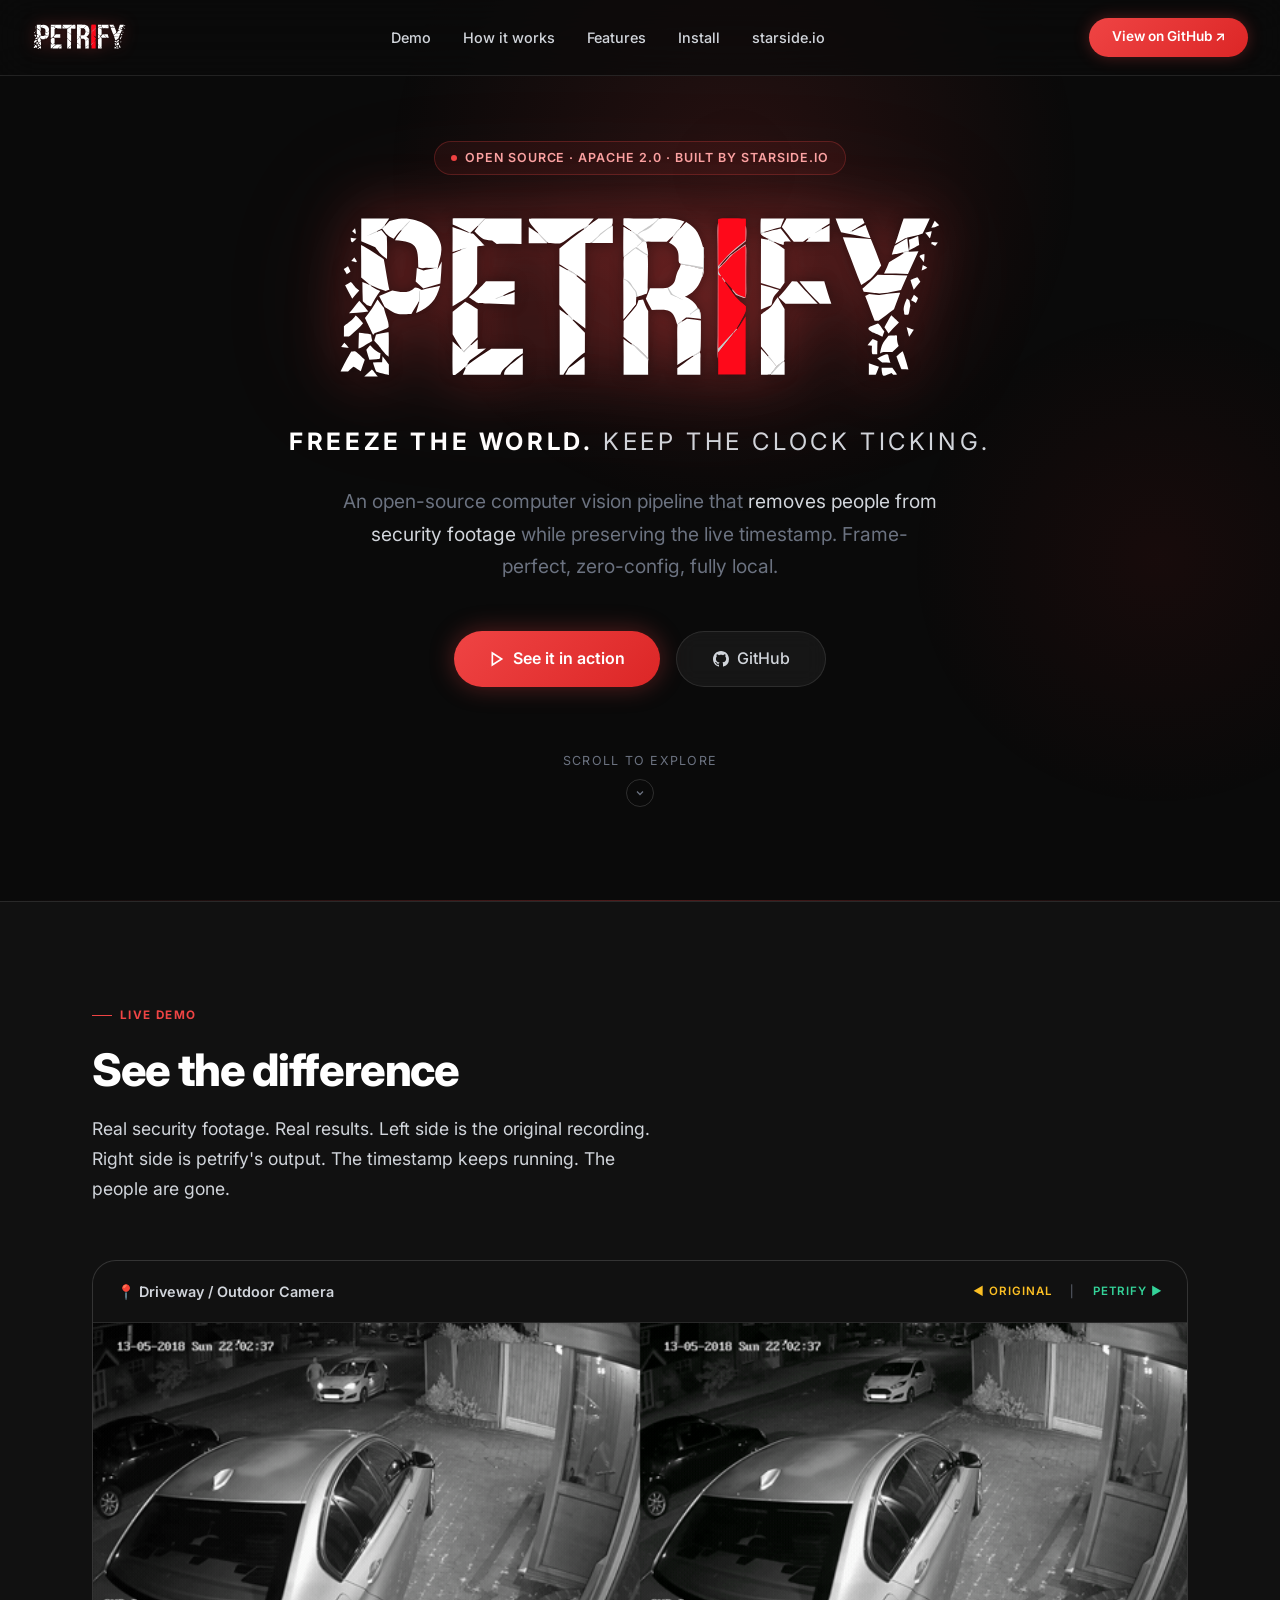
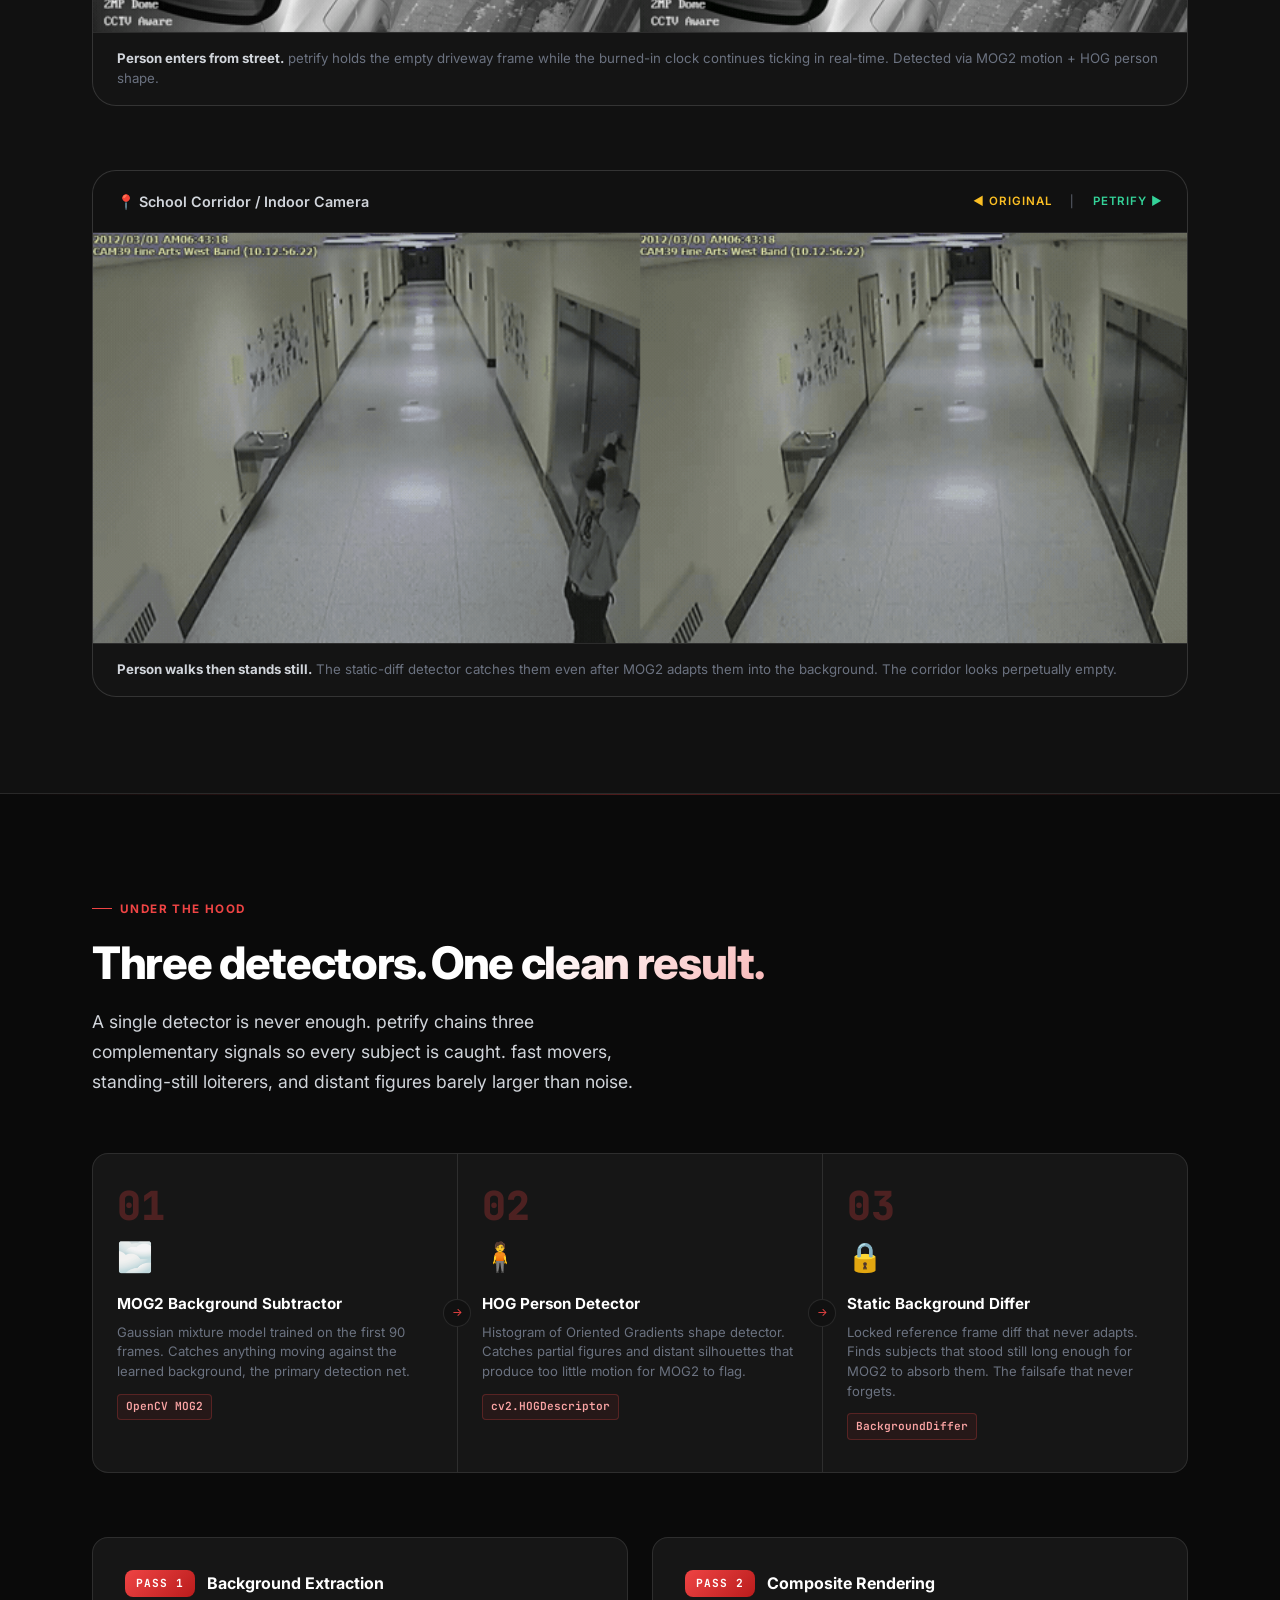
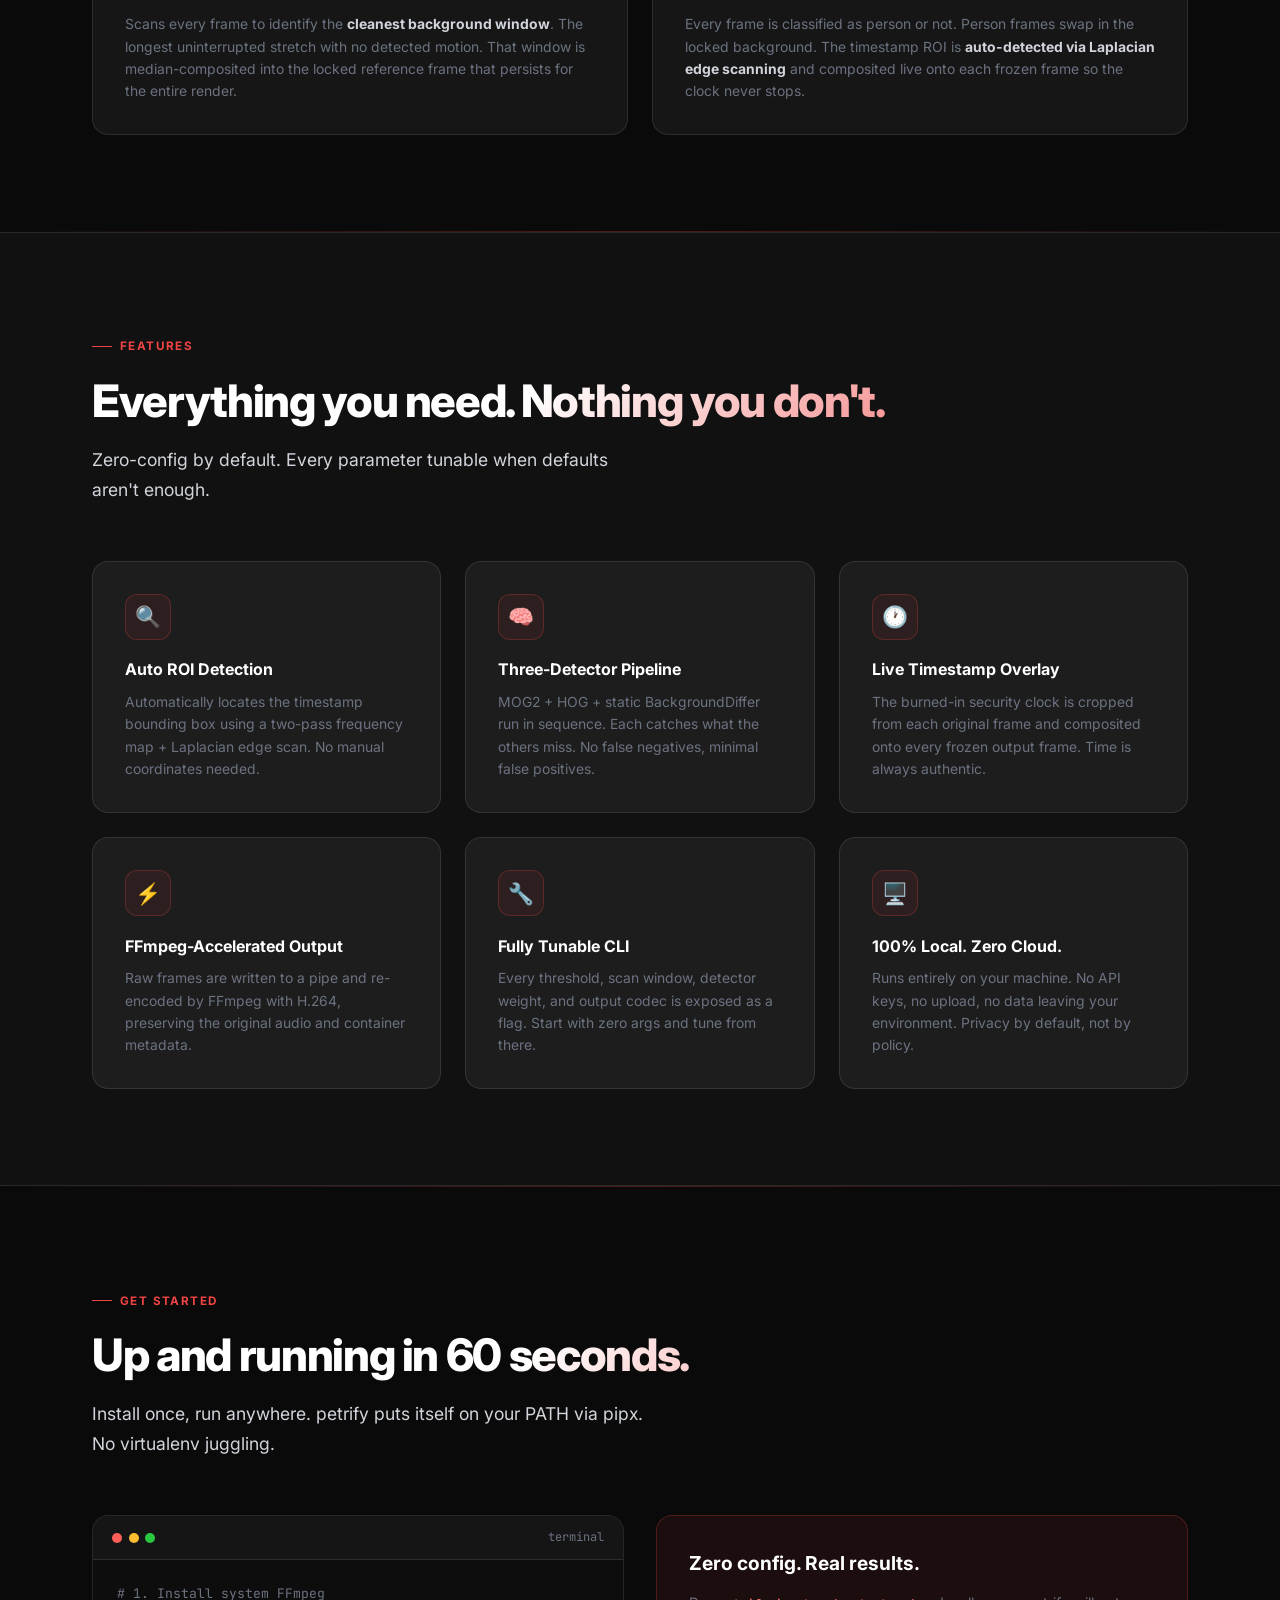
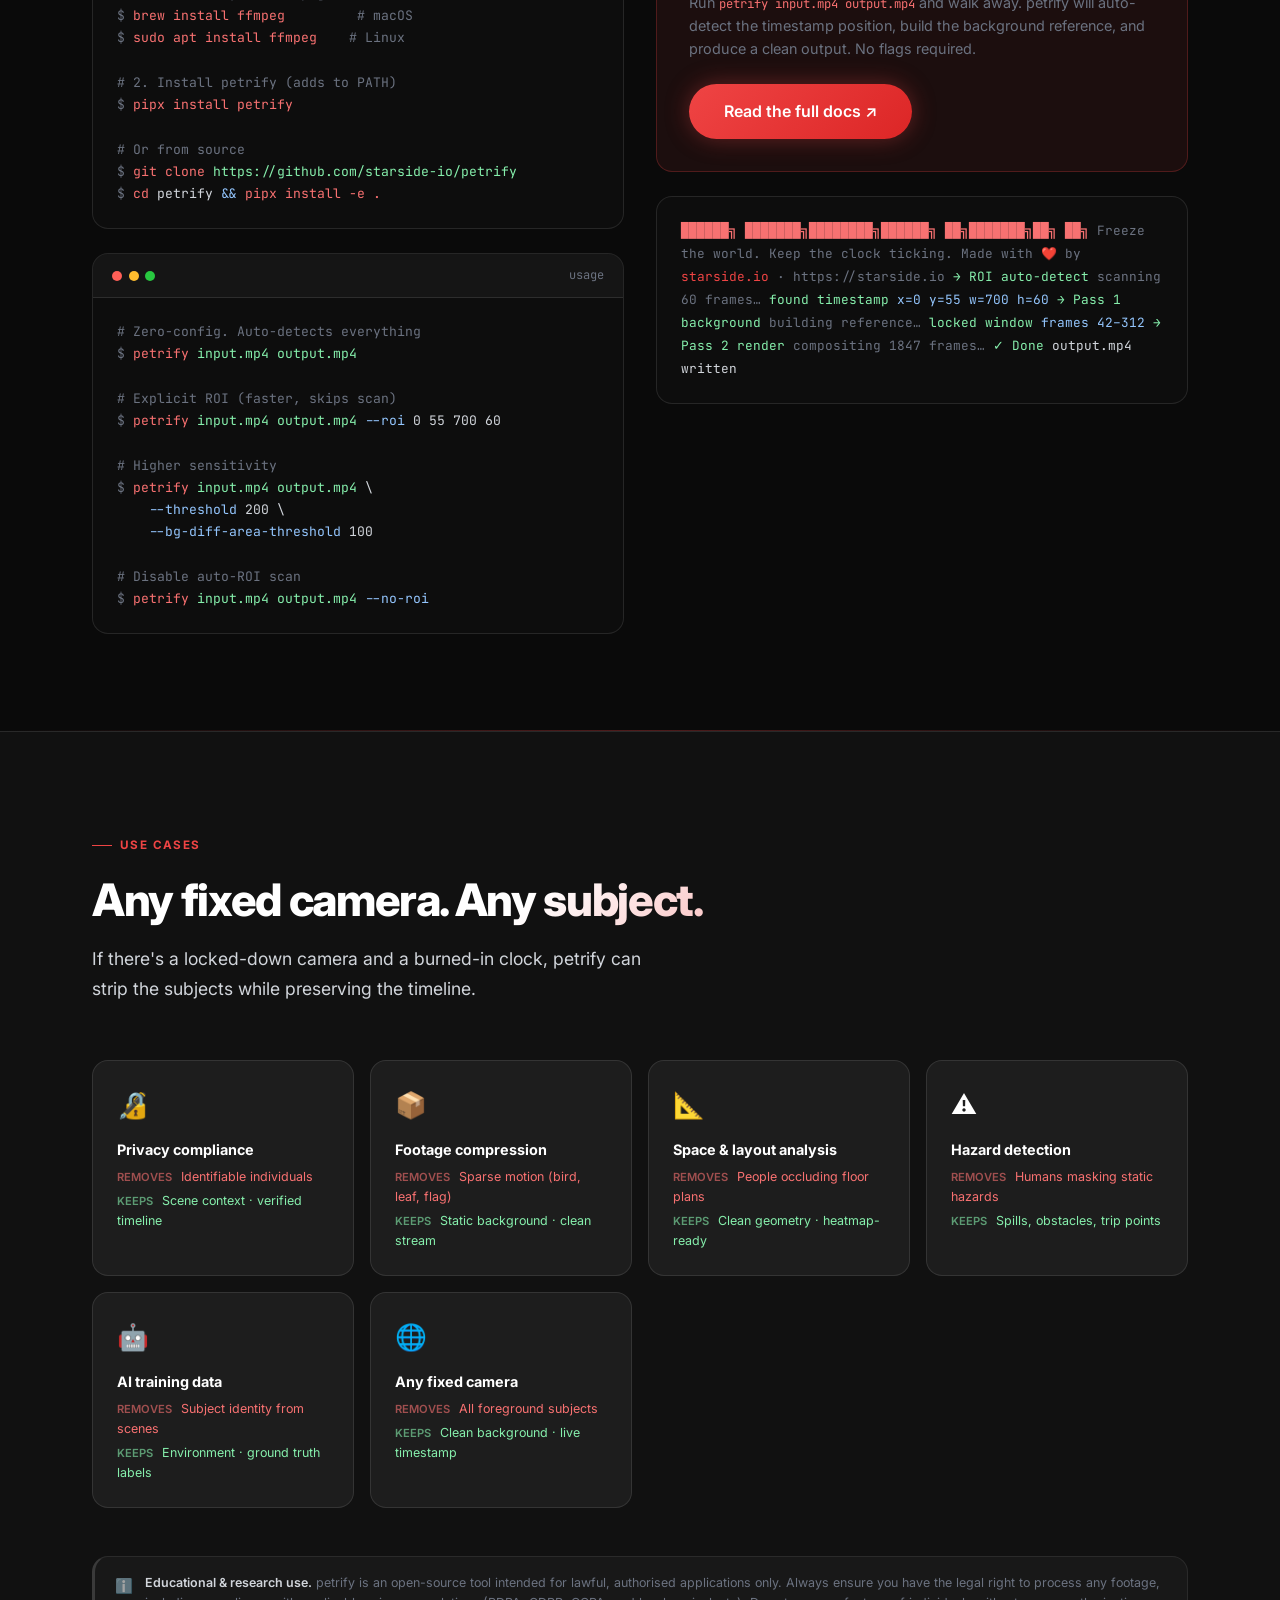
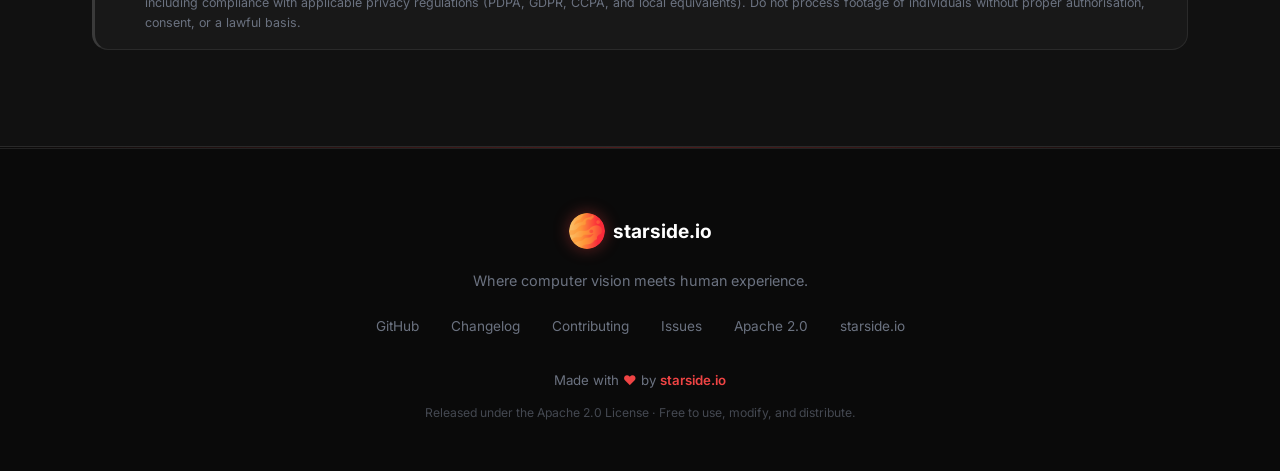
==== docs/index.html @ 2429b971 ":tada: init(repo): base repo" ====
<!DOCTYPE html>
<html lang="en">
<head>
  <meta charset="UTF-8" />
  <meta name="viewport" content="width=device-width, initial-scale=1.0" />
  <title>petrify. Freeze the world. Keep the clock ticking.</title>
  <meta name="description" content="petrify removes people from security footage while preserving the live timestamp. Built by starside.io." />
  <meta property="og:title" content="petrify. Freeze the world. Keep the clock ticking." />
  <meta property="og:description" content="Open-source computer vision pipeline that removes people from security footage while preserving the live timestamp." />
  <meta property="og:image" content="demo_camera1.gif" />
  <link rel="icon" type="image/png" href="starside.png" />
  <link rel="preconnect" href="https://fonts.googleapis.com" />
  <link href="https://fonts.googleapis.com/css2?family=Inter:wght@300;400;500;600;700;800;900&family=JetBrains+Mono:wght@400;600&display=swap" rel="stylesheet" />

  <style>
    /* ── Reset & Base ── */
    *, *::before, *::after { box-sizing: border-box; margin: 0; padding: 0; }

    :root {
      --red:        #ef4444;
      --red-dark:   #dc2626;
      --red-deep:   #b91c1c;
      --bg:         #0a0a0a;
      --bg2:        #111111;
      --bg3:        #181818;
      --white:      #ffffff;
      --gray:       #d1d5db;
      --gray-dim:   #6b7280;
      --glass:      rgba(255,255,255,0.05);
      --glass-border: rgba(255,255,255,0.10);
      --red-glass:  rgba(239,68,68,0.08);
      --red-border: rgba(239,68,68,0.25);
      --radius:     16px;
      --radius-lg:  24px;
      --max-w:      1160px;
    }

    html { scroll-behavior: smooth; }

    body {
      font-family: 'Inter', -apple-system, BlinkMacSystemFont, sans-serif;
      background: var(--bg);
      color: var(--white);
      line-height: 1.6;
      overflow-x: hidden;
    }

    /* ── Stars ── */
    .stars {
      position: fixed; inset: 0; pointer-events: none; z-index: 0;
      overflow: hidden;
    }
    .star {
      position: absolute;
      border-radius: 50%;
      background: white;
      animation: twinkle var(--d, 3s) ease-in-out infinite;
      animation-delay: var(--delay, 0s);
      opacity: 0;
    }
    @keyframes twinkle {
      0%, 100% { opacity: 0; transform: scale(1); }
      50%       { opacity: var(--max-op, 0.7); transform: scale(1.3); }
    }

    /* ── Ambient background glow ── */
    .ambient {
      position: fixed; inset: 0; pointer-events: none; z-index: 0;
    }
    .ambient::before {
      content: '';
      position: absolute;
      top: -20%; left: 30%;
      width: 700px; height: 700px;
      background: radial-gradient(circle, rgba(239,68,68,0.12) 0%, transparent 70%);
      animation: drift 20s ease-in-out infinite alternate;
    }
    .ambient::after {
      content: '';
      position: absolute;
      bottom: 10%; right: -10%;
      width: 500px; height: 500px;
      background: radial-gradient(circle, rgba(185,28,28,0.08) 0%, transparent 70%);
      animation: drift 16s ease-in-out infinite alternate-reverse;
    }
    @keyframes drift {
      from { transform: translate(0,0) scale(1); }
      to   { transform: translate(-60px, 40px) scale(1.15); }
    }

    /* ── Layout ── */
    .container { max-width: var(--max-w); margin: 0 auto; padding: 0 2rem; position: relative; z-index: 1; }

    /* ── NAV ── */
    nav {
      position: fixed; top: 0; left: 0; right: 0; z-index: 100;
      padding: 1.1rem 2rem;
      display: flex; align-items: center; justify-content: space-between;
      background: rgba(10,10,10,0.7);
      backdrop-filter: blur(20px);
      border-bottom: 1px solid var(--glass-border);
      transition: background 0.3s;
    }
    .nav-logo {
      display: flex; align-items: center; gap: 0.65rem;
      text-decoration: none; color: var(--white);
    }
    .nav-logo-icon { display: none; }
    .nav-logo-svg {
      height: 28px; width: auto;
      filter: drop-shadow(0 0 8px rgba(239,68,68,0.35));
      flex-shrink: 0;
    }
    .nav-logo-text { display: none; }
    .nav-links { display: flex; align-items: center; gap: 2rem; }
    .nav-links a {
      color: var(--gray); text-decoration: none; font-size: 0.9rem; font-weight: 500;
      transition: color 0.2s;
    }
    .nav-links a:hover { color: var(--white); }
    .nav-cta {
      background: linear-gradient(135deg, var(--red), var(--red-dark));
      color: white; text-decoration: none;
      padding: 0.55rem 1.4rem; border-radius: 50px;
      font-size: 0.85rem; font-weight: 600;
      transition: transform 0.2s, box-shadow 0.2s;
      box-shadow: 0 0 16px rgba(239,68,68,0.3);
      white-space: nowrap; flex-shrink: 0;
    }
    .nav-cta:hover { transform: translateY(-2px); box-shadow: 0 4px 24px rgba(239,68,68,0.45); }
    .nav-cta-short { display: none; }  /* mobile short label */

    /* ── HERO ── */
    #hero {
      min-height: 100vh;
      display: flex; flex-direction: column; align-items: center; justify-content: center;
      text-align: center;
      padding: 8rem 2rem 5rem;
      position: relative;
    }

    .hero-eyebrow {
      display: inline-flex; align-items: center; gap: 0.5rem;
      background: var(--red-glass);
      border: 1px solid var(--red-border);
      border-radius: 50px;
      padding: 0.4rem 1rem;
      font-size: 0.78rem; font-weight: 600; letter-spacing: 0.08em; text-transform: uppercase;
      color: #fca5a5;
      margin-bottom: 2rem;
    }
    .hero-eyebrow-dot {
      width: 6px; height: 6px; border-radius: 50%; background: var(--red);
      animation: pulse-dot 2s ease-in-out infinite;
    }
    @keyframes pulse-dot {
      0%,100% { box-shadow: 0 0 0 0 rgba(239,68,68,0.6); }
      50%      { box-shadow: 0 0 0 5px rgba(239,68,68,0); }
    }

    .hero-logo {
      width: clamp(260px, 55vw, 620px);
      height: auto;
      margin-bottom: 2rem;
      filter: drop-shadow(0 0 30px rgba(239,68,68,0.45)) drop-shadow(0 0 60px rgba(239,68,68,0.15));
      animation: glow-logo 3s ease-in-out infinite;
    }
    @keyframes glow-logo {
      0%,100% { filter: drop-shadow(0 0 20px rgba(239,68,68,0.35)) drop-shadow(0 0 50px rgba(239,68,68,0.1)); }
      50%      { filter: drop-shadow(0 0 40px rgba(239,68,68,0.6)) drop-shadow(0 0 80px rgba(239,68,68,0.25)); }
    }

    .hero-tagline {
      font-size: clamp(1.1rem, 2.5vw, 1.5rem);
      font-weight: 400; color: var(--gray);
      letter-spacing: 0.15em; text-transform: uppercase;
      margin-bottom: 1.5rem;
    }
    .hero-tagline strong { color: var(--white); font-weight: 700; }

    .hero-sub {
      max-width: 600px;
      font-size: clamp(1rem, 2vw, 1.2rem);
      color: var(--gray-dim);
      line-height: 1.7;
      margin-bottom: 3rem;
    }
    .hero-sub em { color: var(--gray); font-style: normal; }

    .hero-actions { display: flex; gap: 1rem; flex-wrap: wrap; justify-content: center; margin-bottom: 4rem; }

    .btn-primary {
      display: inline-flex; align-items: center; gap: 0.5rem;
      background: linear-gradient(135deg, var(--red), var(--red-dark));
      color: white; text-decoration: none;
      padding: 0.9rem 2.2rem; border-radius: 50px;
      font-size: 1rem; font-weight: 600;
      box-shadow: 0 0 24px rgba(239,68,68,0.35);
      transition: transform 0.2s, box-shadow 0.2s;
      position: relative; overflow: hidden;
    }
    .btn-primary::after {
      content: '';
      position: absolute; inset: 0;
      background: linear-gradient(45deg, transparent 40%, rgba(255,255,255,0.15) 50%, transparent 60%);
      transform: translateX(-100%);
      transition: transform 0s;
    }
    .btn-primary:hover::after { transform: translateX(200%); transition: transform 0.5s ease; }
    .btn-primary:hover { transform: translateY(-3px); box-shadow: 0 8px 32px rgba(239,68,68,0.5); }

    .btn-ghost {
      display: inline-flex; align-items: center; gap: 0.5rem;
      background: var(--glass);
      border: 1px solid var(--glass-border);
      color: var(--gray); text-decoration: none;
      padding: 0.9rem 2.2rem; border-radius: 50px;
      font-size: 1rem; font-weight: 500;
      backdrop-filter: blur(10px);
      transition: all 0.2s;
    }
    .btn-ghost:hover { background: rgba(255,255,255,0.1); color: var(--white); transform: translateY(-3px); }

    /* scroll indicator */
    .scroll-hint {
      display: flex; flex-direction: column; align-items: center; gap: 0.5rem;
      color: var(--gray-dim); font-size: 0.78rem; letter-spacing: 0.1em; text-transform: uppercase;
    }
    .scroll-arrow {
      width: 28px; height: 28px; border-radius: 50%;
      border: 1px solid rgba(255,255,255,0.15);
      display: flex; align-items: center; justify-content: center;
      animation: bounce 2s ease-in-out infinite;
    }
    .scroll-arrow svg { width: 12px; height: 12px; stroke: var(--gray-dim); }
    @keyframes bounce {
      0%,100% { transform: translateY(0); }
      50%      { transform: translateY(6px); }
    }

    /* ── SECTION COMMON ── */
    section { padding: 6rem 0; position: relative; z-index: 1; }
    .section-label {
      display: inline-flex; align-items: center; gap: 0.5rem;
      font-size: 0.73rem; font-weight: 700; letter-spacing: 0.12em; text-transform: uppercase;
      color: var(--red); margin-bottom: 1.2rem;
    }
    .section-label::before {
      content: ''; display: block; width: 20px; height: 1px; background: var(--red);
    }
    h2 {
      font-size: clamp(1.8rem, 3.5vw, 2.8rem);
      font-weight: 800; letter-spacing: -0.03em; line-height: 1.2;
      margin-bottom: 1rem;
    }
    .gradient-text {
      background: linear-gradient(135deg, #fff 40%, var(--red) 100%);
      -webkit-background-clip: text; -webkit-text-fill-color: transparent;
      background-clip: text;
    }
    .section-intro {
      font-size: 1.1rem; color: var(--gray); max-width: 560px; line-height: 1.7;
      margin-bottom: 3.5rem;
    }

    /* ── DEMO section ── */
    #demo { background: var(--bg2); border-top: 1px solid var(--glass-border); border-bottom: 1px solid var(--glass-border); }

    .demo-grid { display: flex; flex-direction: column; gap: 4rem; }

    .demo-card {
      background: var(--glass);
      border: 1px solid var(--glass-border);
      border-radius: var(--radius-lg);
      overflow: hidden;
      position: relative;
      transition: transform 0.3s, box-shadow 0.3s;
    }
    .demo-card:hover {
      transform: translateY(-4px);
      box-shadow: 0 20px 60px rgba(0,0,0,0.5), 0 0 40px rgba(239,68,68,0.1);
    }
    .demo-card-header {
      display: flex; align-items: center; justify-content: space-between;
      padding: 1.2rem 1.5rem;
      background: rgba(0,0,0,0.4);
      border-bottom: 1px solid var(--glass-border);
    }
    .demo-card-title { font-weight: 600; font-size: 0.9rem; color: var(--gray); }
    .demo-labels {
      display: flex; gap: 1rem; font-size: 0.72rem; font-weight: 600;
      letter-spacing: 0.08em; text-transform: uppercase; color: var(--gray-dim);
    }
    .demo-labels .orig { color: #fbbf24; }
    .demo-labels .proc { color: #34d399; }
    .demo-separator { color: var(--gray-dim); }

    .demo-card-body { padding: 0; position: relative; }
    .demo-card-body img {
      width: 100%; display: block;
      image-rendering: auto;
    }
    .demo-card-footer {
      padding: 1rem 1.5rem;
      background: rgba(0,0,0,0.3);
      border-top: 1px solid var(--glass-border);
      font-size: 0.83rem; color: var(--gray-dim); line-height: 1.5;
    }
    .demo-card-footer strong { color: var(--gray); }

    .demo-divider {
      position: absolute; top: 0; bottom: 0;
      left: 50%; width: 1px;
      background: rgba(239,68,68,0.5);
      pointer-events: none; z-index: 2;
    }
    .demo-divider::before {
      content: '│';
      position: absolute; top: 50%; left: 50%;
      transform: translate(-50%, -50%);
      color: var(--red); font-size: 0;
    }

    /* ── HOW IT WORKS ── */
    #how { }

    .pipeline {
      display: flex; align-items: stretch; gap: 0;
      margin-bottom: 4rem;
      position: relative;
    }
    .pipeline-step {
      flex: 1;
      background: var(--glass);
      border: 1px solid var(--glass-border);
      border-radius: var(--radius);
      padding: 2rem 1.5rem;
      position: relative;
      transition: all 0.3s;
      cursor: default;
    }
    .pipeline-step:not(:last-child) {
      border-right: none;
      border-radius: var(--radius) 0 0 var(--radius);
    }
    .pipeline-step:not(:first-child):not(:last-child) {
      border-radius: 0;
    }
    .pipeline-step:last-child {
      border-radius: 0 var(--radius) var(--radius) 0;
    }
    .pipeline-step:hover {
      background: var(--red-glass);
      border-color: var(--red-border);
      z-index: 2;
    }
    .pipeline-arrow {
      position: absolute; right: -14px; top: 50%; transform: translateY(-50%);
      z-index: 3;
      width: 28px; height: 28px; border-radius: 50%;
      background: var(--bg2);
      border: 1px solid var(--glass-border);
      display: flex; align-items: center; justify-content: center;
      font-size: 0.7rem; color: var(--red);
    }
    .pipeline-num {
      font-size: 2.5rem; font-weight: 900; color: var(--red);
      font-family: 'JetBrains Mono', monospace;
      opacity: 0.25; line-height: 1; margin-bottom: 0.5rem;
    }
    .pipeline-icon { font-size: 1.8rem; margin-bottom: 0.75rem; }
    .pipeline-name { font-weight: 700; font-size: 0.95rem; margin-bottom: 0.4rem; }
    .pipeline-desc { font-size: 0.82rem; color: var(--gray-dim); line-height: 1.5; }
    .pipeline-tag {
      display: inline-block; margin-top: 0.75rem;
      background: var(--red-glass);
      border: 1px solid var(--red-border);
      border-radius: 4px;
      padding: 0.2rem 0.5rem;
      font-size: 0.7rem; font-weight: 600; color: #fca5a5;
      font-family: 'JetBrains Mono', monospace;
    }

    .passes-grid { display: grid; grid-template-columns: 1fr 1fr; gap: 1.5rem; }
    .pass-card {
      background: var(--glass);
      border: 1px solid var(--glass-border);
      border-radius: var(--radius);
      padding: 2rem;
      transition: all 0.3s;
    }
    .pass-card:hover { background: var(--red-glass); border-color: var(--red-border); transform: translateY(-4px); }
    .pass-card-header {
      display: flex; align-items: center; gap: 0.75rem; margin-bottom: 1rem;
    }
    .pass-badge {
      background: linear-gradient(135deg, var(--red), var(--red-deep));
      color: white; border-radius: 8px;
      padding: 0.3rem 0.7rem;
      font-size: 0.7rem; font-weight: 700; letter-spacing: 0.08em; text-transform: uppercase;
      font-family: 'JetBrains Mono', monospace;
    }
    .pass-name { font-weight: 700; font-size: 1rem; }
    .pass-desc { font-size: 0.87rem; color: var(--gray-dim); line-height: 1.6; }
    .pass-desc strong { color: var(--gray); }

    /* ── FEATURES ── */
    #features { background: var(--bg2); border-top: 1px solid var(--glass-border); border-bottom: 1px solid var(--glass-border); }

    .features-grid {
      display: grid; grid-template-columns: repeat(auto-fit, minmax(300px, 1fr));
      gap: 1.5rem;
    }
    .feature-card {
      background: var(--glass);
      border: 1px solid var(--glass-border);
      border-radius: var(--radius);
      padding: 2rem;
      transition: all 0.3s;
    }
    .feature-card:hover {
      background: var(--red-glass);
      border-color: var(--red-border);
      transform: translateY(-6px);
      box-shadow: 0 16px 40px rgba(0,0,0,0.4);
    }
    .feature-icon {
      width: 46px; height: 46px; border-radius: 12px;
      background: var(--red-glass);
      border: 1px solid var(--red-border);
      display: flex; align-items: center; justify-content: center;
      font-size: 1.3rem; margin-bottom: 1.1rem;
    }
    .feature-title { font-weight: 700; font-size: 1rem; margin-bottom: 0.5rem; }
    .feature-desc { font-size: 0.87rem; color: var(--gray-dim); line-height: 1.6; }

    /* ── INSTALL ── */
    #install { }

    .install-grid { display: grid; grid-template-columns: 1fr 1fr; gap: 2rem; align-items: start; min-width: 0; }
    /* grid children must opt in to shrinking below content size */
    .install-grid > * { min-width: 0; overflow: hidden; }
    .code-block {
      background: #0d0d0d;
      border: 1px solid var(--glass-border);
      border-radius: var(--radius);
      overflow: hidden;
      min-width: 0;
    }
    .code-block-header {
      display: flex; align-items: center; justify-content: space-between;
      padding: 0.75rem 1.2rem;
      background: rgba(255,255,255,0.03);
      border-bottom: 1px solid var(--glass-border);
    }
    .code-dots { display: flex; gap: 0.4rem; }
    .code-dot { width: 10px; height: 10px; border-radius: 50%; }
    .code-dot.r { background: #ff5f57; }
    .code-dot.y { background: #febc2e; }
    .code-dot.g { background: #28c840; }
    .code-file { font-size: 0.75rem; color: var(--gray-dim); font-family: 'JetBrains Mono', monospace; }
    .code-block pre {
      padding: 1.4rem 1.5rem;
      overflow-x: auto;
      font-family: 'JetBrains Mono', monospace;
      font-size: 0.82rem;
      line-height: 1.7;
      color: var(--gray);
      /* force pre to scroll rather than expand its parent */
      max-width: 100%;
      box-sizing: border-box;
    }

    .cli-demo { overflow-x: auto; max-width: 100%; }
    .c-comment { color: var(--gray-dim); }
    .c-cmd     { color: #f87171; }
    .c-flag    { color: #93c5fd; }
    .c-val     { color: #86efac; }
    .c-prompt  { color: var(--gray-dim); user-select: none; }

    .install-cta-box {
      background: var(--red-glass);
      border: 1px solid var(--red-border);
      border-radius: var(--radius);
      padding: 2rem;
    }
    .install-cta-box h3 { font-size: 1.2rem; font-weight: 700; margin-bottom: 0.75rem; }
    .install-cta-box p { font-size: 0.9rem; color: var(--gray-dim); line-height: 1.6; margin-bottom: 1.5rem; }

    .cli-demo {
      background: #0d0d0d;
      border: 1px solid var(--glass-border);
      border-radius: var(--radius);
      padding: 1.4rem 1.5rem;
      font-family: 'JetBrains Mono', monospace;
      font-size: 0.8rem;
      line-height: 1.8;
      color: var(--gray);
      margin-top: 1.5rem;
    }

    /* ── USE CASES ── */
    #usecases { background: var(--bg2); border-top: 1px solid var(--glass-border); border-bottom: 1px solid var(--glass-border); }

    .disclaimer {
      display: flex; align-items: flex-start; gap: 0.75rem;
      background: rgba(255,255,255,0.03);
      border: 1px solid rgba(255,255,255,0.08);
      border-left: 3px solid rgba(255,255,255,0.15);
      border-radius: var(--radius);
      padding: 1rem 1.25rem;
      margin-top: 3rem;
      font-size: 0.78rem; color: var(--gray-dim); line-height: 1.6;
    }
    .disclaimer-icon { font-size: 0.9rem; flex-shrink: 0; margin-top: 0.05rem; opacity: 0.6; }
    .disclaimer a { color: var(--gray-dim); text-decoration: underline; text-underline-offset: 2px; }
    .disclaimer a:hover { color: var(--gray); }

    .usecases-grid { display: grid; grid-template-columns: repeat(auto-fit, minmax(220px, 1fr)); gap: 1rem; }
    .usecase-card {
      background: var(--glass);
      border: 1px solid var(--glass-border);
      border-radius: var(--radius);
      padding: 1.5rem;
      transition: all 0.3s;
    }
    .usecase-card:hover {
      border-color: var(--red-border);
      background: var(--red-glass);
      transform: translateY(-4px);
    }
    .usecase-emoji { font-size: 1.6rem; margin-bottom: 0.75rem; }
    .usecase-title { font-weight: 700; font-size: 0.9rem; margin-bottom: 0.4rem; }
    .usecase-removes { font-size: 0.78rem; color: #f87171; margin-bottom: 0.25rem; }
    .usecase-keeps { font-size: 0.78rem; color: #86efac; }
    .usecase-label { display: inline-block; margin-right: 0.3rem; opacity: 0.6; font-size: 0.7rem; text-transform: uppercase; font-weight: 600; }

    /* ── FOOTER ── */
    footer {
      padding: 4rem 2rem 3rem;
      text-align: center;
      border-top: 1px solid var(--glass-border);
      position: relative; z-index: 1;
    }
    .footer-logo {
      display: inline-flex; align-items: center; gap: 0.5rem;
      text-decoration: none; color: var(--white);
      margin-bottom: 1.25rem;
    }
    .footer-logo-icon {
      width: 36px; height: 36px; border-radius: 50%;
      box-shadow: 0 0 16px rgba(239,68,68,0.4);
      overflow: hidden; flex-shrink: 0;
    }
    .footer-logo-icon img { width: 100%; height: 100%; object-fit: cover; display: block; }
    .footer-logo-text { font-weight: 700; font-size: 1.2rem; }
    .footer-tagline { font-size: 0.9rem; color: var(--gray-dim); margin-bottom: 1.5rem; }
    .footer-links { display: flex; gap: 2rem; justify-content: center; margin-bottom: 2rem; flex-wrap: wrap; }
    .footer-links a { color: var(--gray-dim); text-decoration: none; font-size: 0.85rem; transition: color 0.2s; }
    .footer-links a:hover { color: var(--red); }
    .footer-love {
      font-size: 0.83rem; color: var(--gray-dim);
    }
    .footer-love a { color: var(--red); text-decoration: none; font-weight: 600; }
    .footer-love a:hover { text-decoration: underline; }
    .footer-love .heart { color: var(--red); animation: heartbeat 1.5s ease-in-out infinite; display: inline-block; }
    @keyframes heartbeat {
      0%,100% { transform: scale(1); }
      14%      { transform: scale(1.25); }
      28%      { transform: scale(1); }
      42%      { transform: scale(1.15); }
    }
    .footer-apache { margin-top: 0.75rem; font-size: 0.76rem; color: var(--gray-dim); opacity: 0.6; }

    /* ── Divider ── */
    .divider {
      height: 1px;
      background: linear-gradient(90deg, transparent, rgba(239,68,68,0.3), transparent);
      margin: 0;
    }

    /* ── Scroll animations ── */
    .reveal {
      opacity: 0; transform: translateY(30px);
      transition: opacity 0.7s ease, transform 0.7s ease;
    }
    .reveal.visible { opacity: 1; transform: translateY(0); }
    .reveal-delay-1 { transition-delay: 0.1s; }
    .reveal-delay-2 { transition-delay: 0.2s; }
    .reveal-delay-3 { transition-delay: 0.3s; }
    .reveal-delay-4 { transition-delay: 0.4s; }

    /* ── Responsive ── */
    @media (max-width: 768px) {
      /* Nav: hide links, show short GitHub label */
      nav { padding: 0.85rem 1rem; gap: 0.5rem; }
      .nav-links { display: none; }
      .nav-cta { padding: 0.45rem 1rem; font-size: 0.8rem; }
      .nav-cta-full { display: none; }
      .nav-cta-short { display: inline; }

      /* Containers */
      .container { padding: 0 1rem; }

      /* Hero */
      #hero { padding: 6rem 1rem 3rem; }
      .hero-sub { font-size: 0.95rem; }
      .hero-actions { gap: 0.75rem; }
      .btn-primary, .btn-ghost { padding: 0.75rem 1.5rem; font-size: 0.9rem; }

      /* Sections */
      section { padding: 3.5rem 0; }

      /* Demo card header: stack on mobile */
      .demo-card-header { flex-direction: column; align-items: flex-start; gap: 0.5rem; }

      /* Pipeline: vertical stack with full borders */
      .pipeline { flex-direction: column; gap: 1rem; }
      .pipeline-step {
        border-radius: var(--radius) !important;
        border: 1px solid var(--glass-border) !important;
      }
      .pipeline-arrow { display: none; }

      /* Grids: single column */
      .passes-grid { grid-template-columns: 1fr; gap: 1rem; }
      .features-grid { grid-template-columns: 1fr; gap: 1rem; }
      .usecases-grid { grid-template-columns: 1fr 1fr; gap: 0.75rem; }
      .install-grid { grid-template-columns: 1fr; }

      /* Code blocks: smaller font to prevent overflow */
      .code-block pre { font-size: 0.72rem; padding: 1rem; overflow-x: auto; }
      .cli-demo { font-size: 0.68rem; padding: 1rem; overflow-x: auto; }

      /* Footer links: tighter gap */
      .footer-links { gap: 1rem; }
    }

    @media (max-width: 480px) {
.usecases-grid { grid-template-columns: 1fr; }
      nav { padding: 0.75rem 0.85rem; }
      .nav-logo-text { font-size: 0.95rem; }
    }
  </style>
</head>
<body>

<!-- Stars -->
<div class="stars" id="stars"></div>
<!-- Ambient -->
<div class="ambient"></div>

<!-- NAV -->
<nav>
  <a href="#" class="nav-logo">
    <img src="logo.svg" alt="petrify" class="nav-logo-svg" />
  </a>
  <div class="nav-links">
    <a href="#demo">Demo</a>
    <a href="#how">How it works</a>
    <a href="#features">Features</a>
    <a href="#install">Install</a>
    <a href="https://starside.io" target="_blank">starside.io</a>
  </div>
  <a href="https://github.com/starside-io/petrify" target="_blank" class="nav-cta">
    <span class="nav-cta-full">View on GitHub ↗</span>
    <span class="nav-cta-short">GitHub ↗</span>
  </a>
</nav>

<!-- HERO -->
<section id="hero">
  <div class="container" style="display:flex;flex-direction:column;align-items:center;">

    <div class="hero-eyebrow">
      <span class="hero-eyebrow-dot"></span>
      Open Source · Apache 2.0 · Built by starside.io
    </div>

    <img src="logo.svg" alt="petrify" class="hero-logo" />

    <p class="hero-tagline"><strong>Freeze the world.</strong> Keep the clock ticking.</p>

    <p class="hero-sub">
      An open-source computer vision pipeline that <em>removes people from security footage</em>
      while preserving the live timestamp. Frame-perfect, zero-config, fully local.
    </p>

    <div class="hero-actions">
      <a href="#demo" class="btn-primary">
        <svg width="16" height="16" viewBox="0 0 24 24" fill="none" stroke="currentColor" stroke-width="2.5"><polygon points="5 3 19 12 5 21 5 3"/></svg>
        See it in action
      </a>
      <a href="https://github.com/starside-io/petrify" target="_blank" class="btn-ghost">
        <svg width="16" height="16" viewBox="0 0 24 24" fill="currentColor"><path d="M12 0C5.37 0 0 5.37 0 12c0 5.31 3.435 9.795 8.205 11.385.6.105.825-.255.825-.57 0-.285-.015-1.23-.015-2.235-3.015.555-3.795-.735-4.035-1.41-.135-.345-.72-1.41-1.23-1.695-.42-.225-1.02-.78-.015-.795.945-.015 1.62.87 1.845 1.23 1.08 1.815 2.805 1.305 3.495.99.105-.78.42-1.305.765-1.605-2.67-.3-5.46-1.335-5.46-5.925 0-1.305.465-2.385 1.23-3.225-.12-.3-.54-1.53.12-3.18 0 0 1.005-.315 3.3 1.23.96-.27 1.98-.405 3-.405s2.04.135 3 .405c2.295-1.56 3.3-1.23 3.3-1.23.66 1.65.24 2.88.12 3.18.765.84 1.23 1.905 1.23 3.225 0 4.605-2.805 5.625-5.475 5.925.435.375.81 1.095.81 2.22 0 1.605-.015 2.895-.015 3.3 0 .315.225.69.825.57A12.02 12.02 0 0 0 24 12c0-6.63-5.37-12-12-12z"/></svg>
        GitHub
      </a>
    </div>

    <div class="scroll-hint">
      <span>Scroll to explore</span>
      <div class="scroll-arrow">
        <svg viewBox="0 0 24 24" fill="none" stroke-width="2.5"><path d="M6 9l6 6 6-6"/></svg>
      </div>
    </div>

  </div>
</section>

<div class="divider"></div>

<!-- DEMO -->
<section id="demo">
  <div class="container">
    <div class="section-label">Live Demo</div>
    <h2 class="gradient-text">See the difference</h2>
    <p class="section-intro">
      Real security footage. Real results. Left side is the original recording. Right side is petrify's output.
      The timestamp keeps running. The people are gone.
    </p>

    <div class="demo-grid">

      <!-- Camera 1 -->
      <div class="demo-card reveal">
        <div class="demo-card-header">
          <span class="demo-card-title">📍 Driveway / Outdoor Camera</span>
          <div class="demo-labels">
            <span class="orig">◀ Original</span>
            <span class="demo-separator">│</span>
            <span class="proc">petrify ▶</span>
          </div>
        </div>
        <div class="demo-card-body">
          <img src="demo_camera1.gif" alt="Driveway camera: person removed, timestamp preserved" loading="lazy" />
        </div>
        <div class="demo-card-footer">
          <strong>Person enters from street.</strong> petrify holds the empty driveway frame while the burned-in clock
          continues ticking in real-time. Detected via MOG2 motion + HOG person shape.
        </div>
      </div>

      <!-- Camera 2 -->
      <div class="demo-card reveal reveal-delay-1">
        <div class="demo-card-header">
          <span class="demo-card-title">📍 School Corridor / Indoor Camera</span>
          <div class="demo-labels">
            <span class="orig">◀ Original</span>
            <span class="demo-separator">│</span>
            <span class="proc">petrify ▶</span>
          </div>
        </div>
        <div class="demo-card-body">
          <img src="demo_camera2.gif" alt="School corridor: standing person removed, timestamp preserved" loading="lazy" />
        </div>
        <div class="demo-card-footer">
          <strong>Person walks then stands still.</strong> The static-diff detector catches them even after MOG2
          adapts them into the background. The corridor looks perpetually empty.
        </div>
      </div>

    </div>
  </div>
</section>

<div class="divider"></div>

<!-- HOW IT WORKS -->
<section id="how">
  <div class="container">
    <div class="section-label">Under the hood</div>
    <h2 class="gradient-text">Three detectors. One clean result.</h2>
    <p class="section-intro">
      A single detector is never enough. petrify chains three complementary signals so every subject is caught.
      fast movers, standing-still loiterers, and distant figures barely larger than noise.
    </p>

    <div class="pipeline reveal">
      <div class="pipeline-step">
        <div class="pipeline-arrow">→</div>
        <div class="pipeline-num">01</div>
        <div class="pipeline-icon">🌫️</div>
        <div class="pipeline-name">MOG2 Background Subtractor</div>
        <div class="pipeline-desc">Gaussian mixture model trained on the first 90 frames. Catches anything moving against the learned background, the primary detection net.</div>
        <span class="pipeline-tag">OpenCV MOG2</span>
      </div>
      <div class="pipeline-step">
        <div class="pipeline-arrow">→</div>
        <div class="pipeline-num">02</div>
        <div class="pipeline-icon">🧍</div>
        <div class="pipeline-name">HOG Person Detector</div>
        <div class="pipeline-desc">Histogram of Oriented Gradients shape detector. Catches partial figures and distant silhouettes that produce too little motion for MOG2 to flag.</div>
        <span class="pipeline-tag">cv2.HOGDescriptor</span>
      </div>
      <div class="pipeline-step">
        <div class="pipeline-num">03</div>
        <div class="pipeline-icon">🔒</div>
        <div class="pipeline-name">Static Background Differ</div>
        <div class="pipeline-desc">Locked reference frame diff that never adapts. Finds subjects that stood still long enough for MOG2 to absorb them. The failsafe that never forgets.</div>
        <span class="pipeline-tag">BackgroundDiffer</span>
      </div>
    </div>

    <div class="passes-grid reveal">
      <div class="pass-card">
        <div class="pass-card-header">
          <span class="pass-badge">Pass 1</span>
          <span class="pass-name">Background Extraction</span>
        </div>
        <p class="pass-desc">
          Scans every frame to identify the <strong>cleanest background window</strong>.
          The longest uninterrupted stretch with no detected motion. That window is median-composited
          into the locked reference frame that persists for the entire render.
        </p>
      </div>
      <div class="pass-card">
        <div class="pass-card-header">
          <span class="pass-badge">Pass 2</span>
          <span class="pass-name">Composite Rendering</span>
        </div>
        <p class="pass-desc">
          Every frame is classified as person or not. Person frames swap in the locked background.
          The timestamp ROI is <strong>auto-detected via Laplacian edge scanning</strong> and
          composited live onto each frozen frame so the clock never stops.
        </p>
      </div>
    </div>

  </div>
</section>

<div class="divider"></div>

<!-- FEATURES -->
<section id="features">
  <div class="container">
    <div class="section-label">Features</div>
    <h2 class="gradient-text">Everything you need. Nothing you don't.</h2>
    <p class="section-intro">
      Zero-config by default. Every parameter tunable when defaults aren't enough.
    </p>

    <div class="features-grid">
      <div class="feature-card reveal">
        <div class="feature-icon">🔍</div>
        <div class="feature-title">Auto ROI Detection</div>
        <div class="feature-desc">Automatically locates the timestamp bounding box using a two-pass frequency map + Laplacian edge scan. No manual coordinates needed.</div>
      </div>
      <div class="feature-card reveal reveal-delay-1">
        <div class="feature-icon">🧠</div>
        <div class="feature-title">Three-Detector Pipeline</div>
        <div class="feature-desc">MOG2 + HOG + static BackgroundDiffer run in sequence. Each catches what the others miss. No false negatives, minimal false positives.</div>
      </div>
      <div class="feature-card reveal reveal-delay-2">
        <div class="feature-icon">🕐</div>
        <div class="feature-title">Live Timestamp Overlay</div>
        <div class="feature-desc">The burned-in security clock is cropped from each original frame and composited onto every frozen output frame. Time is always authentic.</div>
      </div>
      <div class="feature-card reveal reveal-delay-3">
        <div class="feature-icon">⚡</div>
        <div class="feature-title">FFmpeg-Accelerated Output</div>
        <div class="feature-desc">Raw frames are written to a pipe and re-encoded by FFmpeg with H.264, preserving the original audio and container metadata.</div>
      </div>
      <div class="feature-card reveal reveal-delay-1">
        <div class="feature-icon">🔧</div>
        <div class="feature-title">Fully Tunable CLI</div>
        <div class="feature-desc">Every threshold, scan window, detector weight, and output codec is exposed as a flag. Start with zero args and tune from there.</div>
      </div>
      <div class="feature-card reveal reveal-delay-2">
        <div class="feature-icon">🖥️</div>
        <div class="feature-title">100% Local. Zero Cloud.</div>
        <div class="feature-desc">Runs entirely on your machine. No API keys, no upload, no data leaving your environment. Privacy by default, not by policy.</div>
      </div>
    </div>
  </div>
</section>

<div class="divider"></div>

<!-- INSTALL -->
<section id="install">
  <div class="container">
    <div class="section-label">Get started</div>
    <h2 class="gradient-text">Up and running in 60 seconds.</h2>
    <p class="section-intro">
      Install once, run anywhere. petrify puts itself on your PATH via pipx. No virtualenv juggling.
    </p>

    <div class="install-grid reveal">

      <div>
        <div class="code-block" style="margin-bottom:1.5rem">
          <div class="code-block-header">
            <div class="code-dots"><div class="code-dot r"></div><div class="code-dot y"></div><div class="code-dot g"></div></div>
            <span class="code-file">terminal</span>
          </div>
          <pre><span class="c-comment"># 1. Install system FFmpeg</span>
<span class="c-prompt">$ </span><span class="c-cmd">brew install ffmpeg</span>         <span class="c-comment"># macOS</span>
<span class="c-prompt">$ </span><span class="c-cmd">sudo apt install ffmpeg</span>    <span class="c-comment"># Linux</span>

<span class="c-comment"># 2. Install petrify (adds to PATH)</span>
<span class="c-prompt">$ </span><span class="c-cmd">pipx install petrify</span>

<span class="c-comment"># Or from source</span>
<span class="c-prompt">$ </span><span class="c-cmd">git clone</span> <span class="c-val">https://github.com/starside-io/petrify</span>
<span class="c-prompt">$ </span><span class="c-cmd">cd</span> petrify <span class="c-flag">&&</span> <span class="c-cmd">pipx install -e .</span></pre>
        </div>

        <div class="code-block">
          <div class="code-block-header">
            <div class="code-dots"><div class="code-dot r"></div><div class="code-dot y"></div><div class="code-dot g"></div></div>
            <span class="code-file">usage</span>
          </div>
          <pre><span class="c-comment"># Zero-config. Auto-detects everything</span>
<span class="c-prompt">$ </span><span class="c-cmd">petrify</span> <span class="c-val">input.mp4</span> <span class="c-val">output.mp4</span>

<span class="c-comment"># Explicit ROI (faster, skips scan)</span>
<span class="c-prompt">$ </span><span class="c-cmd">petrify</span> <span class="c-val">input.mp4</span> <span class="c-val">output.mp4</span> <span class="c-flag">--roi</span> 0 55 700 60

<span class="c-comment"># Higher sensitivity</span>
<span class="c-prompt">$ </span><span class="c-cmd">petrify</span> <span class="c-val">input.mp4</span> <span class="c-val">output.mp4</span> \
    <span class="c-flag">--threshold</span> 200 \
    <span class="c-flag">--bg-diff-area-threshold</span> 100

<span class="c-comment"># Disable auto-ROI scan</span>
<span class="c-prompt">$ </span><span class="c-cmd">petrify</span> <span class="c-val">input.mp4</span> <span class="c-val">output.mp4</span> <span class="c-flag">--no-roi</span></pre>
        </div>
      </div>

      <div>
        <div class="install-cta-box">
          <h3>Zero config. Real results.</h3>
          <p>
            Run <code style="color:#f87171;font-family:'JetBrains Mono',monospace;font-size:0.85em">petrify input.mp4 output.mp4</code> and walk away.
            petrify will auto-detect the timestamp position, build the background reference,
            and produce a clean output. No flags required.
          </p>
          <a href="https://github.com/starside-io/petrify" target="_blank" class="btn-primary" style="display:inline-flex">
            Read the full docs ↗
          </a>
        </div>

        <div class="cli-demo">
<span style="color:#f87171">██████╗ ███████╗████████╗██████╗ ██╗███████╗██╗  ██╗</span>
<span style="color:var(--gray-dim)">  Freeze the world. Keep the clock ticking.</span>
<span style="color:var(--gray-dim)">  Made with ❤️  by <a href="https://starside.io" target="_blank" style="color:var(--red);text-decoration:none">starside.io</a>  ·  https://starside.io</span>

<span style="color:#86efac">→ ROI auto-detect     </span><span style="color:var(--gray-dim)">scanning 60 frames…</span>
<span style="color:#86efac">  found timestamp      </span><span style="color:#93c5fd">x=0 y=55 w=700 h=60</span>
<span style="color:#86efac">→ Pass 1 background   </span><span style="color:var(--gray-dim)">building reference…</span>
<span style="color:#86efac">  locked window        </span><span style="color:#93c5fd">frames 42–312</span>
<span style="color:#86efac">→ Pass 2 render       </span><span style="color:var(--gray-dim)">compositing 1847 frames…</span>
<span style="color:#86efac">✓ Done                </span><span style="color:var(--gray)">output.mp4 written</span>
        </div>
      </div>

    </div>
  </div>
</section>

<div class="divider"></div>

<!-- USE CASES -->
<section id="usecases">
  <div class="container">
    <div class="section-label">Use cases</div>
    <h2 class="gradient-text">Any fixed camera. Any subject.</h2>
    <p class="section-intro">
      If there's a locked-down camera and a burned-in clock, petrify can strip the subjects while preserving the timeline.
    </p>

    <div class="usecases-grid">
      <div class="usecase-card reveal">
        <div class="usecase-emoji">🔏</div>
        <div class="usecase-title">Privacy compliance</div>
        <div class="usecase-removes"><span class="usecase-label">removes</span> Identifiable individuals</div>
        <div class="usecase-keeps"><span class="usecase-label">keeps</span> Scene context · verified timeline</div>
      </div>
      <div class="usecase-card reveal reveal-delay-1">
        <div class="usecase-emoji">📦</div>
        <div class="usecase-title">Footage compression</div>
        <div class="usecase-removes"><span class="usecase-label">removes</span> Sparse motion (bird, leaf, flag)</div>
        <div class="usecase-keeps"><span class="usecase-label">keeps</span> Static background · clean stream</div>
      </div>
      <div class="usecase-card reveal reveal-delay-2">
        <div class="usecase-emoji">📐</div>
        <div class="usecase-title">Space &amp; layout analysis</div>
        <div class="usecase-removes"><span class="usecase-label">removes</span> People occluding floor plans</div>
        <div class="usecase-keeps"><span class="usecase-label">keeps</span> Clean geometry · heatmap-ready</div>
      </div>
      <div class="usecase-card reveal reveal-delay-3">
        <div class="usecase-emoji">⚠️</div>
        <div class="usecase-title">Hazard detection</div>
        <div class="usecase-removes"><span class="usecase-label">removes</span> Humans masking static hazards</div>
        <div class="usecase-keeps"><span class="usecase-label">keeps</span> Spills, obstacles, trip points</div>
      </div>
      <div class="usecase-card reveal">
        <div class="usecase-emoji">🤖</div>
        <div class="usecase-title">AI training data</div>
        <div class="usecase-removes"><span class="usecase-label">removes</span> Subject identity from scenes</div>
        <div class="usecase-keeps"><span class="usecase-label">keeps</span> Environment · ground truth labels</div>
      </div>
      <div class="usecase-card reveal reveal-delay-1">
        <div class="usecase-emoji">🌐</div>
        <div class="usecase-title">Any fixed camera</div>
        <div class="usecase-removes"><span class="usecase-label">removes</span> All foreground subjects</div>
        <div class="usecase-keeps"><span class="usecase-label">keeps</span> Clean background · live timestamp</div>
      </div>
    </div>

    <div class="disclaimer reveal">
      <span class="disclaimer-icon">ℹ️</span>
      <span>
        <strong style="color:var(--gray);font-weight:600">Educational &amp; research use.</strong>
        petrify is an open-source tool intended for lawful, authorised applications only.
        Always ensure you have the legal right to process any footage, including compliance with
        applicable privacy regulations (PDPA, GDPR, CCPA, and local equivalents).
        Do not process footage of individuals without proper authorisation, consent, or a lawful basis.
      </span>
    </div>
  </div>
</section>

<div class="divider"></div>

<!-- FOOTER -->
<footer>
  <a href="https://starside.io" target="_blank" class="footer-logo">
    <div class="footer-logo-icon"><img src="starside.png" alt="starside.io" /></div>
    <span class="footer-logo-text">starside.io</span>
  </a>
  <p class="footer-tagline">Where computer vision meets human experience.</p>
  <div class="footer-links">
    <a href="https://github.com/starside-io/petrify" target="_blank">GitHub</a>
    <a href="https://github.com/starside-io/petrify/blob/main/CHANGELOG.md" target="_blank">Changelog</a>
    <a href="https://github.com/starside-io/petrify/blob/main/CONTRIBUTING.md" target="_blank">Contributing</a>
    <a href="https://github.com/starside-io/petrify/issues" target="_blank">Issues</a>
    <a href="https://github.com/starside-io/petrify/blob/main/LICENSE" target="_blank">Apache 2.0</a>
    <a href="https://starside.io" target="_blank">starside.io</a>
  </div>
  <p class="footer-love">
    Made with <span class="heart">❤️</span> by <a href="https://starside.io" target="_blank">starside.io</a>
  </p>
  <p class="footer-apache">Released under the Apache 2.0 License · Free to use, modify, and distribute.</p>
</footer>

<script>
  // ── Star field ──────────────────────────────────────────────────────────────
  const starsEl = document.getElementById('stars');
  for (let i = 0; i < 140; i++) {
    const s = document.createElement('div');
    s.className = 'star';
    const size = Math.random() * 2 + 0.5;
    s.style.cssText = `
      width:${size}px; height:${size}px;
      top:${Math.random() * 100}%;
      left:${Math.random() * 100}%;
      --d:${(Math.random() * 4 + 2).toFixed(1)}s;
      --delay:${(Math.random() * 5).toFixed(1)}s;
      --max-op:${(Math.random() * 0.5 + 0.2).toFixed(2)};
    `;
    starsEl.appendChild(s);
  }

  // ── Scroll reveal ────────────────────────────────────────────────────────────
  const revealEls = document.querySelectorAll('.reveal');
  const io = new IntersectionObserver((entries) => {
    entries.forEach(e => { if (e.isIntersecting) { e.target.classList.add('visible'); io.unobserve(e.target); } });
  }, { threshold: 0.12 });
  revealEls.forEach(el => io.observe(el));

  // ── Active nav link on scroll ────────────────────────────────────────────────
  const sections = document.querySelectorAll('section[id]');
  const navLinks = document.querySelectorAll('.nav-links a[href^="#"]');
  const scrollSpy = new IntersectionObserver((entries) => {
    entries.forEach(e => {
      if (e.isIntersecting) {
        navLinks.forEach(a => a.style.color = '');
        const active = document.querySelector(`.nav-links a[href="#${e.target.id}"]`);
        if (active) active.style.color = '#ef4444';
      }
    });
  }, { rootMargin: '-40% 0px -50% 0px' });
  sections.forEach(s => scrollSpy.observe(s));

  // ── Nav blur on scroll ───────────────────────────────────────────────────────
  const navEl = document.querySelector('nav');
  window.addEventListener('scroll', () => {
    navEl.style.background = window.scrollY > 20
      ? 'rgba(10,10,10,0.92)' : 'rgba(10,10,10,0.7)';
  }, { passive: true });

  // ── Mouse trail ──────────────────────────────────────────────────────────────
  document.addEventListener('mousemove', (e) => {
    if (Math.random() > 0.85) {
      const p = document.createElement('div');
      p.style.cssText = `position:fixed;pointer-events:none;z-index:999;
        left:${e.clientX}px;top:${e.clientY}px;
        width:4px;height:4px;border-radius:50%;
        background:rgba(239,68,68,${(Math.random()*0.4+0.2).toFixed(2)});
        transform:translate(-50%,-50%);
        animation:trailFade 0.8s ease forwards;`;
      document.body.appendChild(p);
      setTimeout(() => p.remove(), 800);
    }
  });
  const trailStyle = document.createElement('style');
  trailStyle.textContent = '@keyframes trailFade{0%{opacity:1;transform:translate(-50%,-50%) scale(1)}100%{opacity:0;transform:translate(-50%,-50%) scale(0)}}';
  document.head.appendChild(trailStyle);
</script>

</body>
</html>
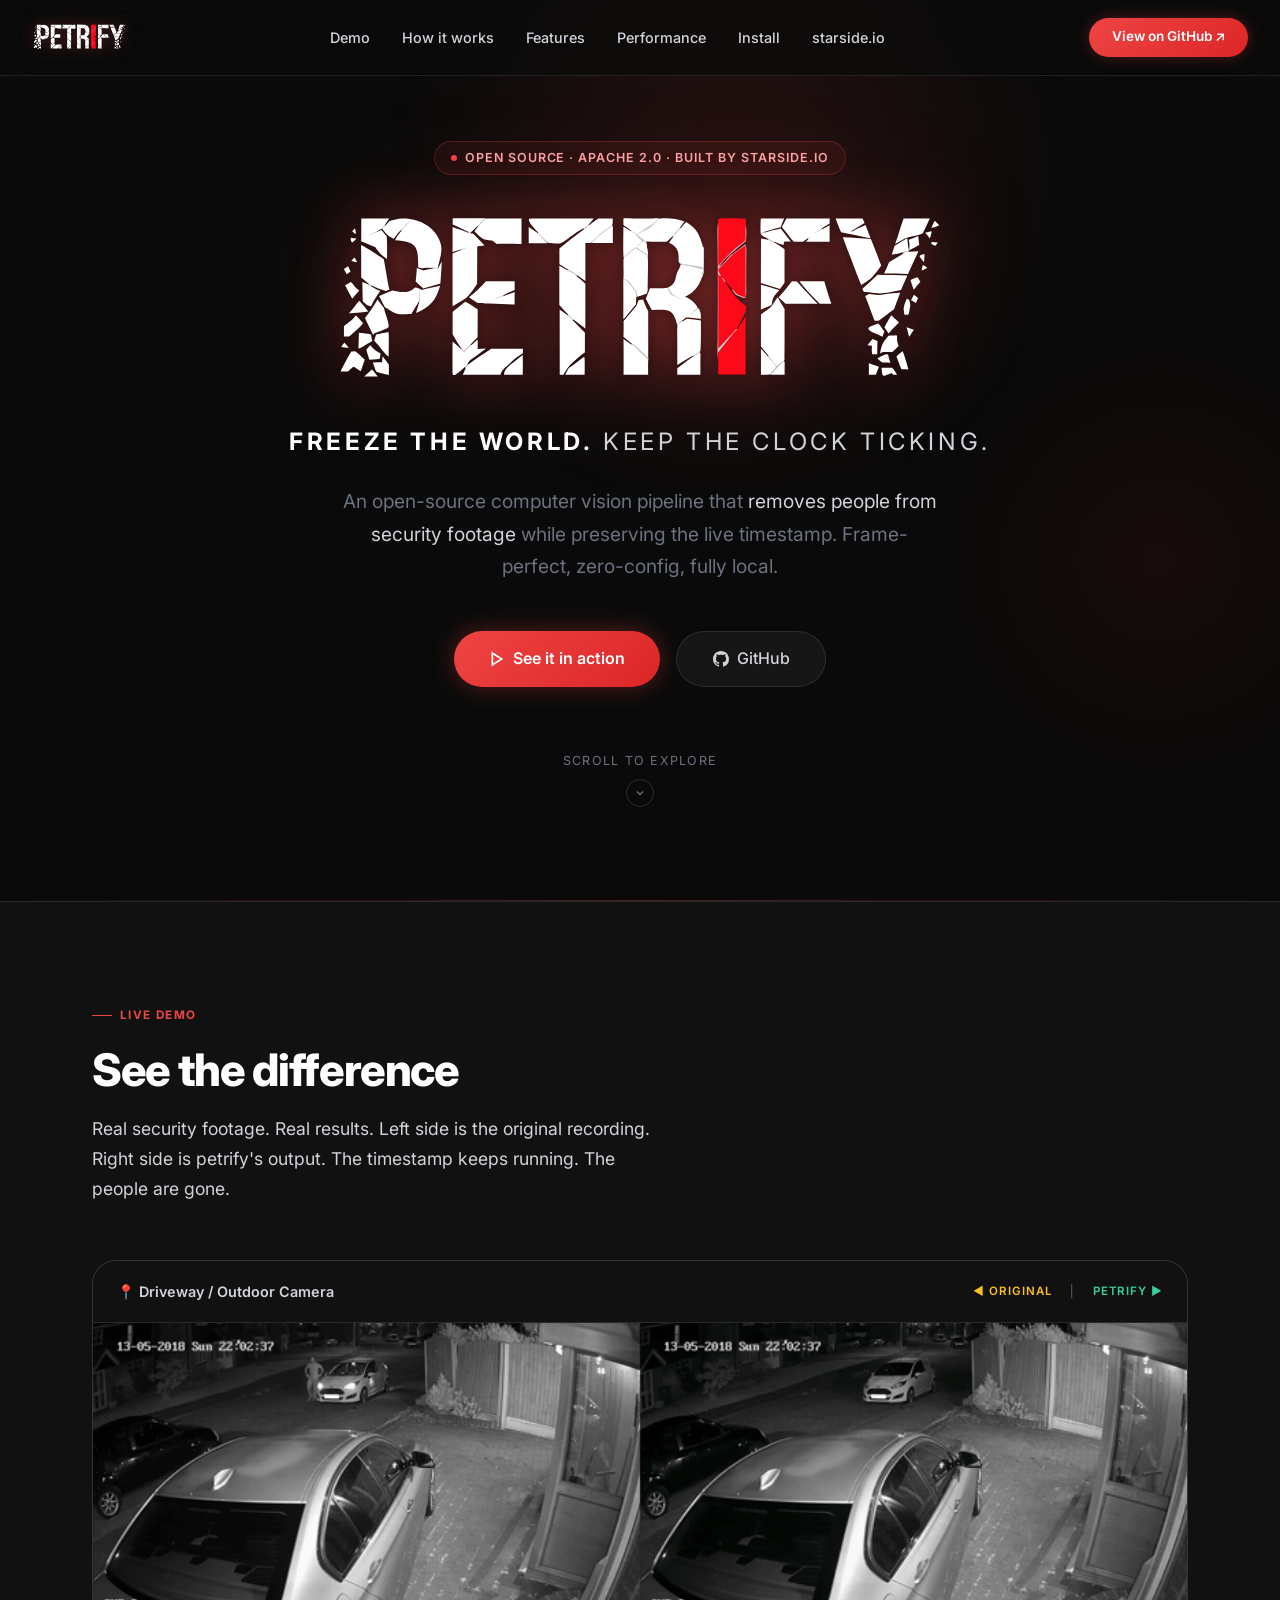
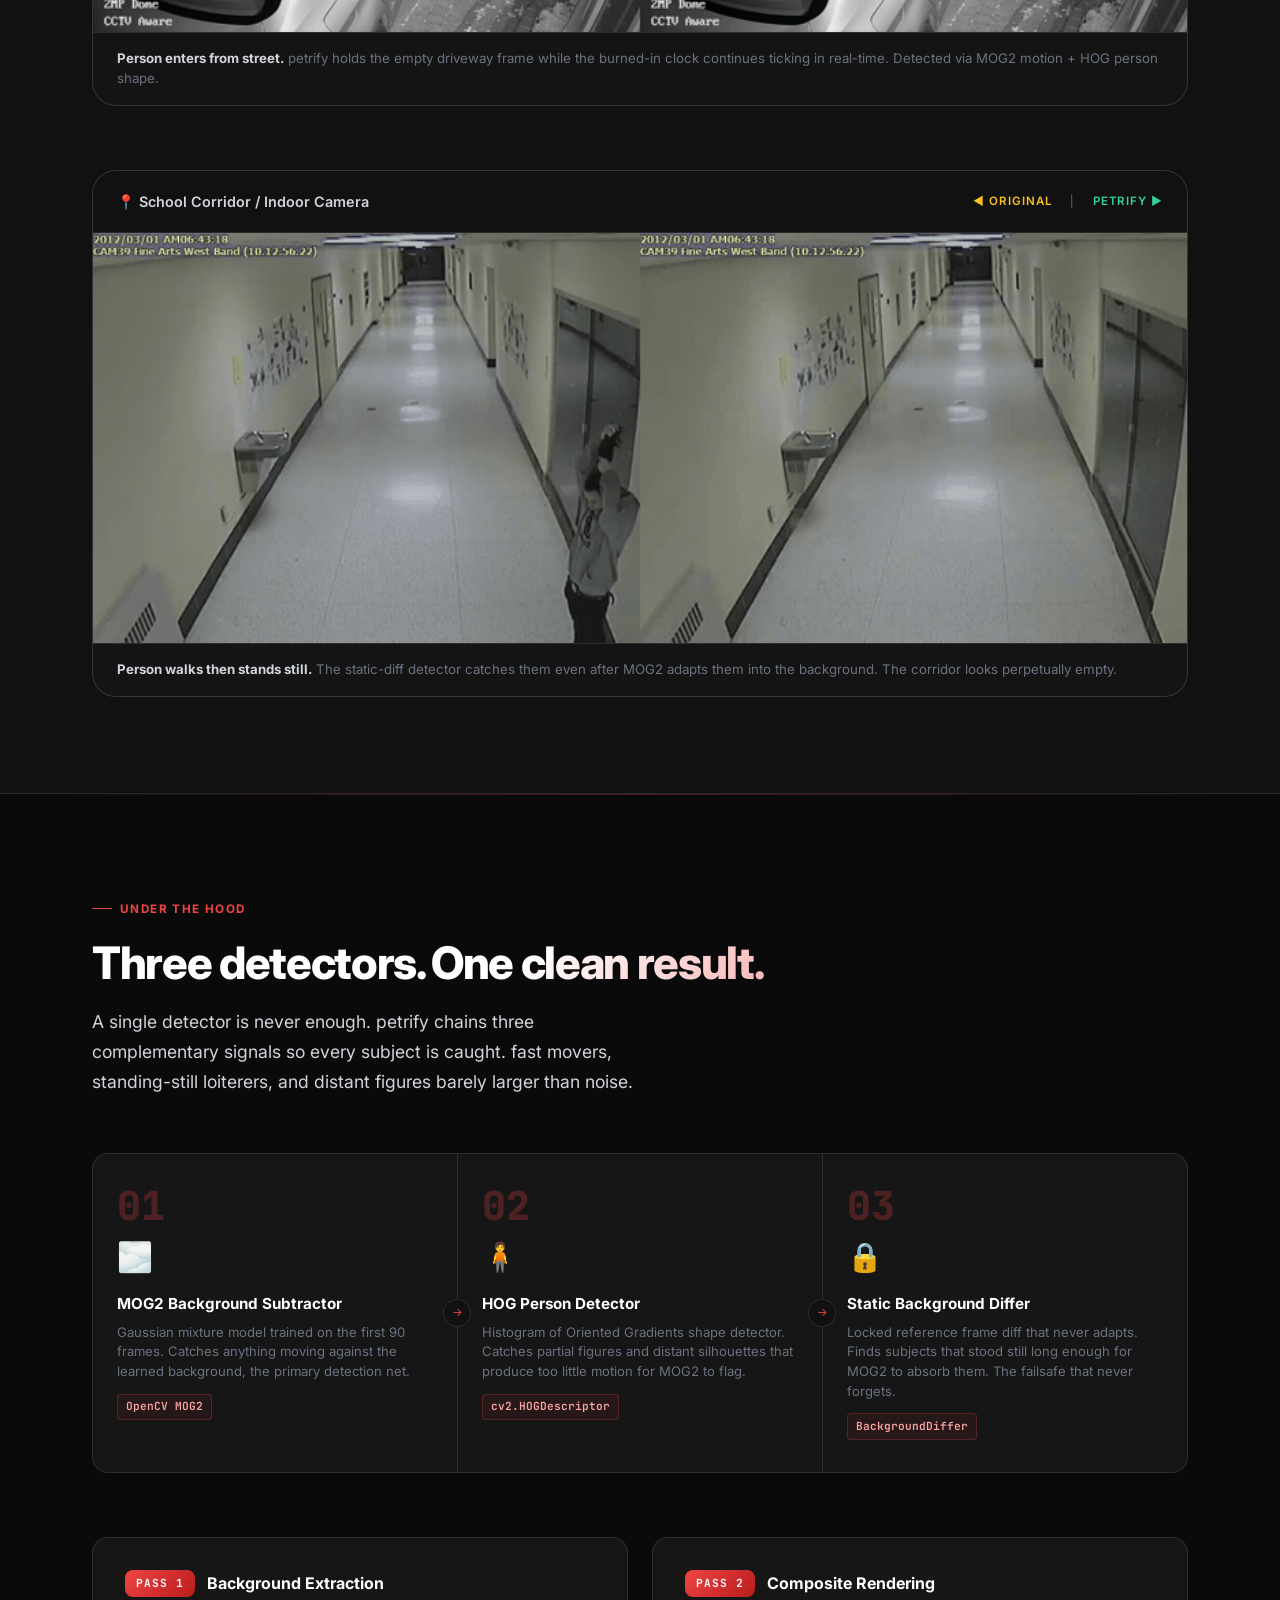
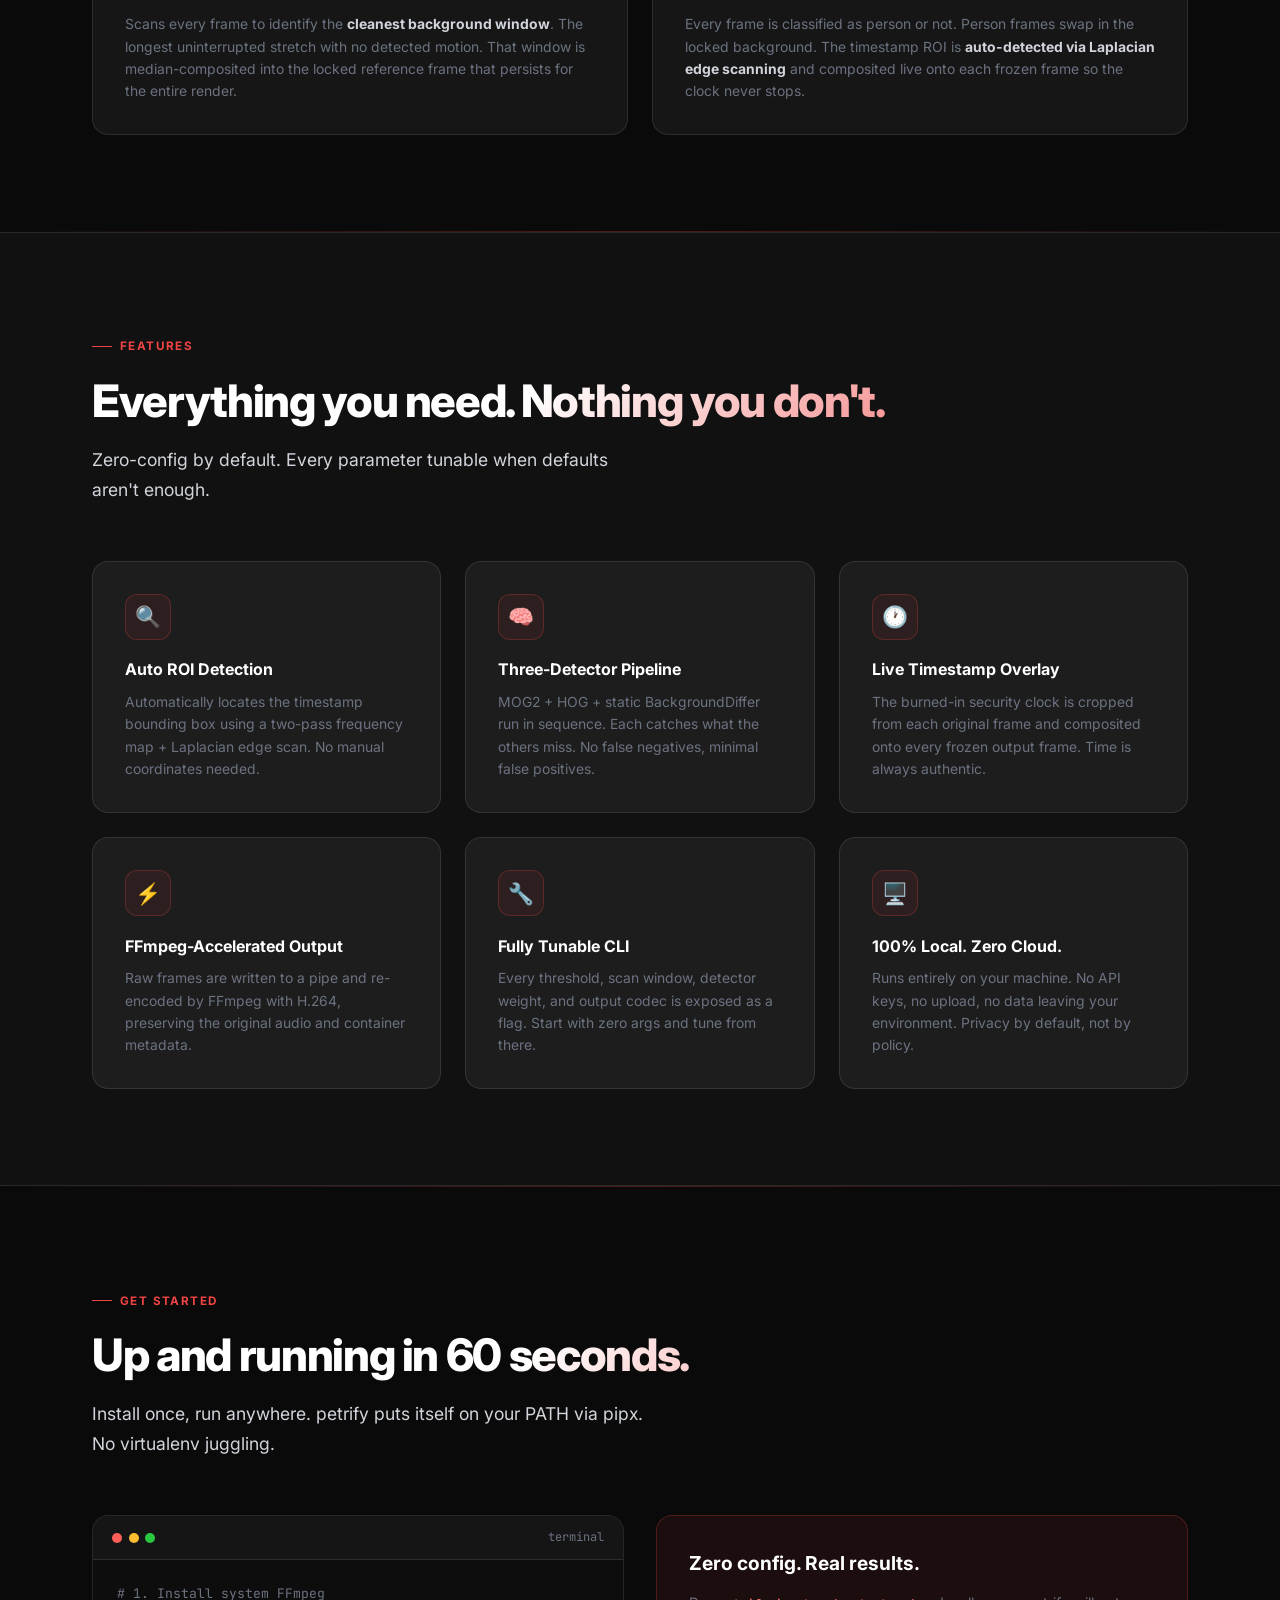
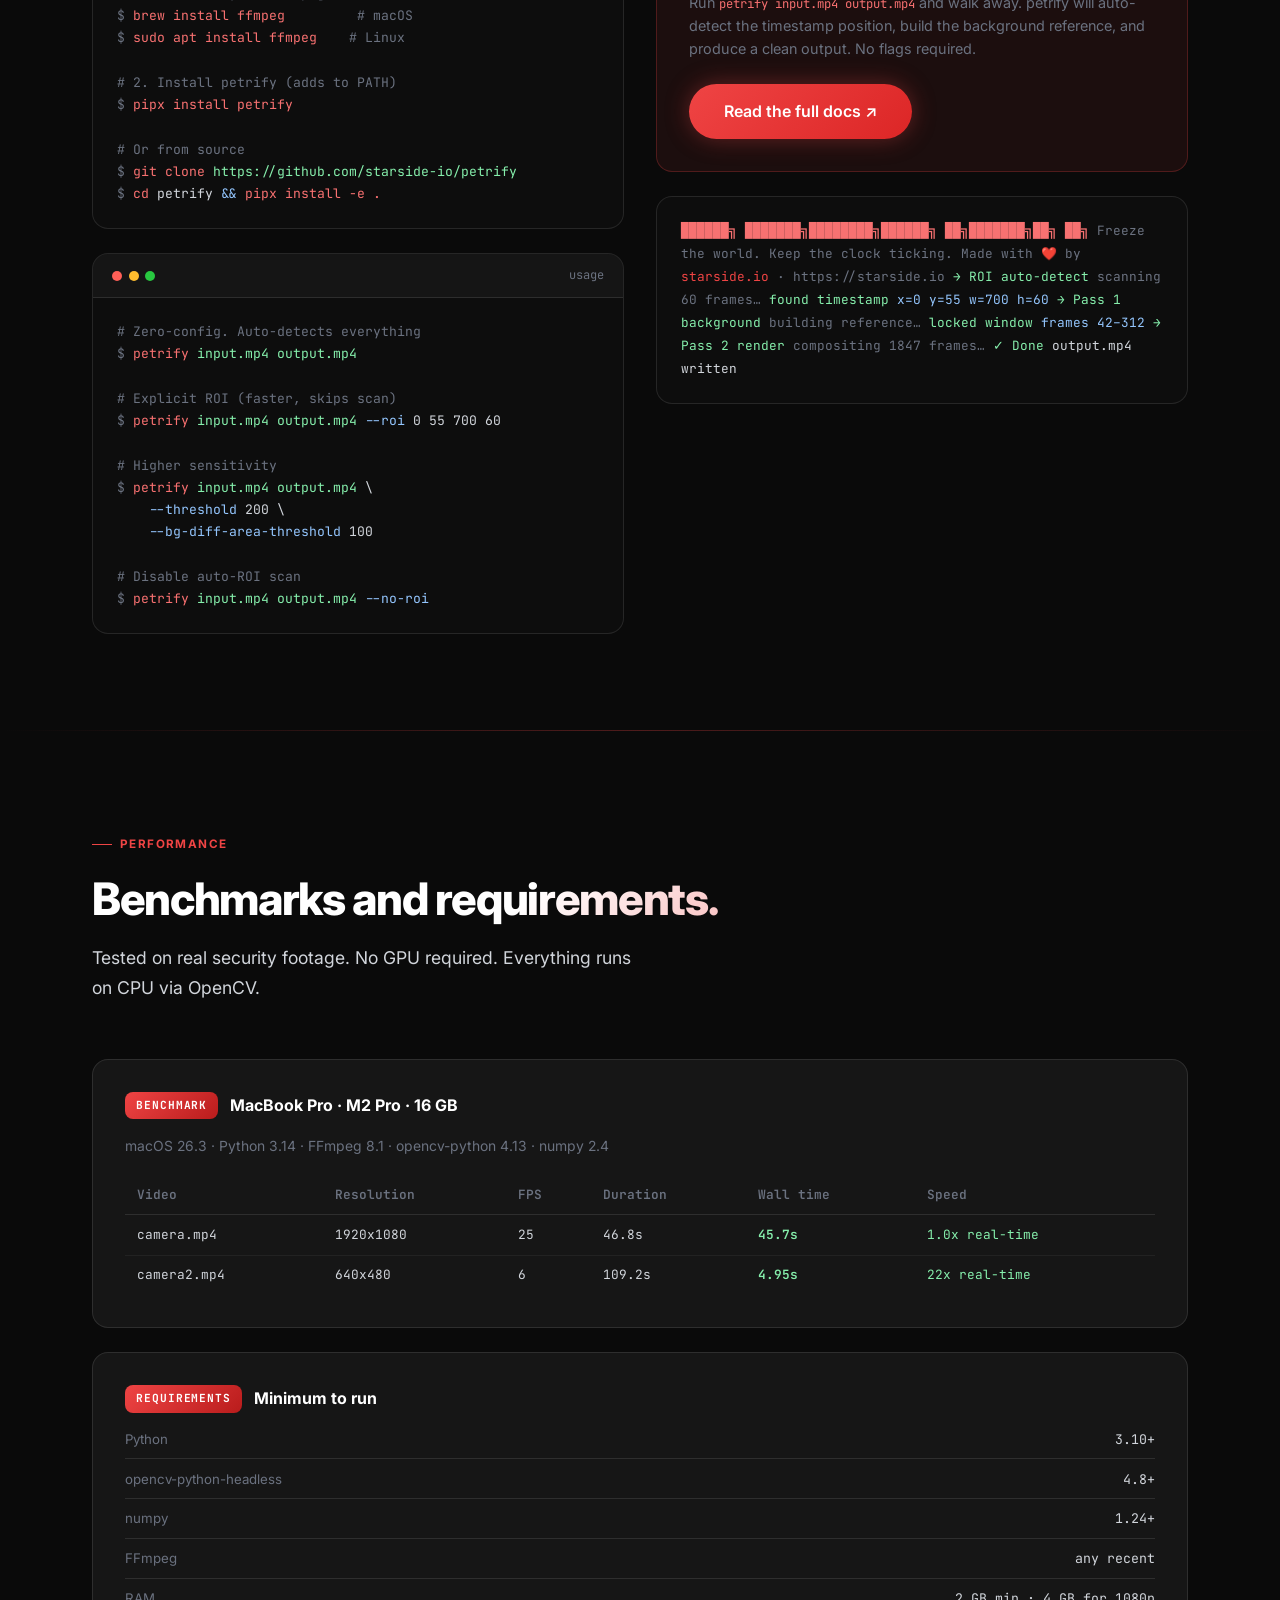
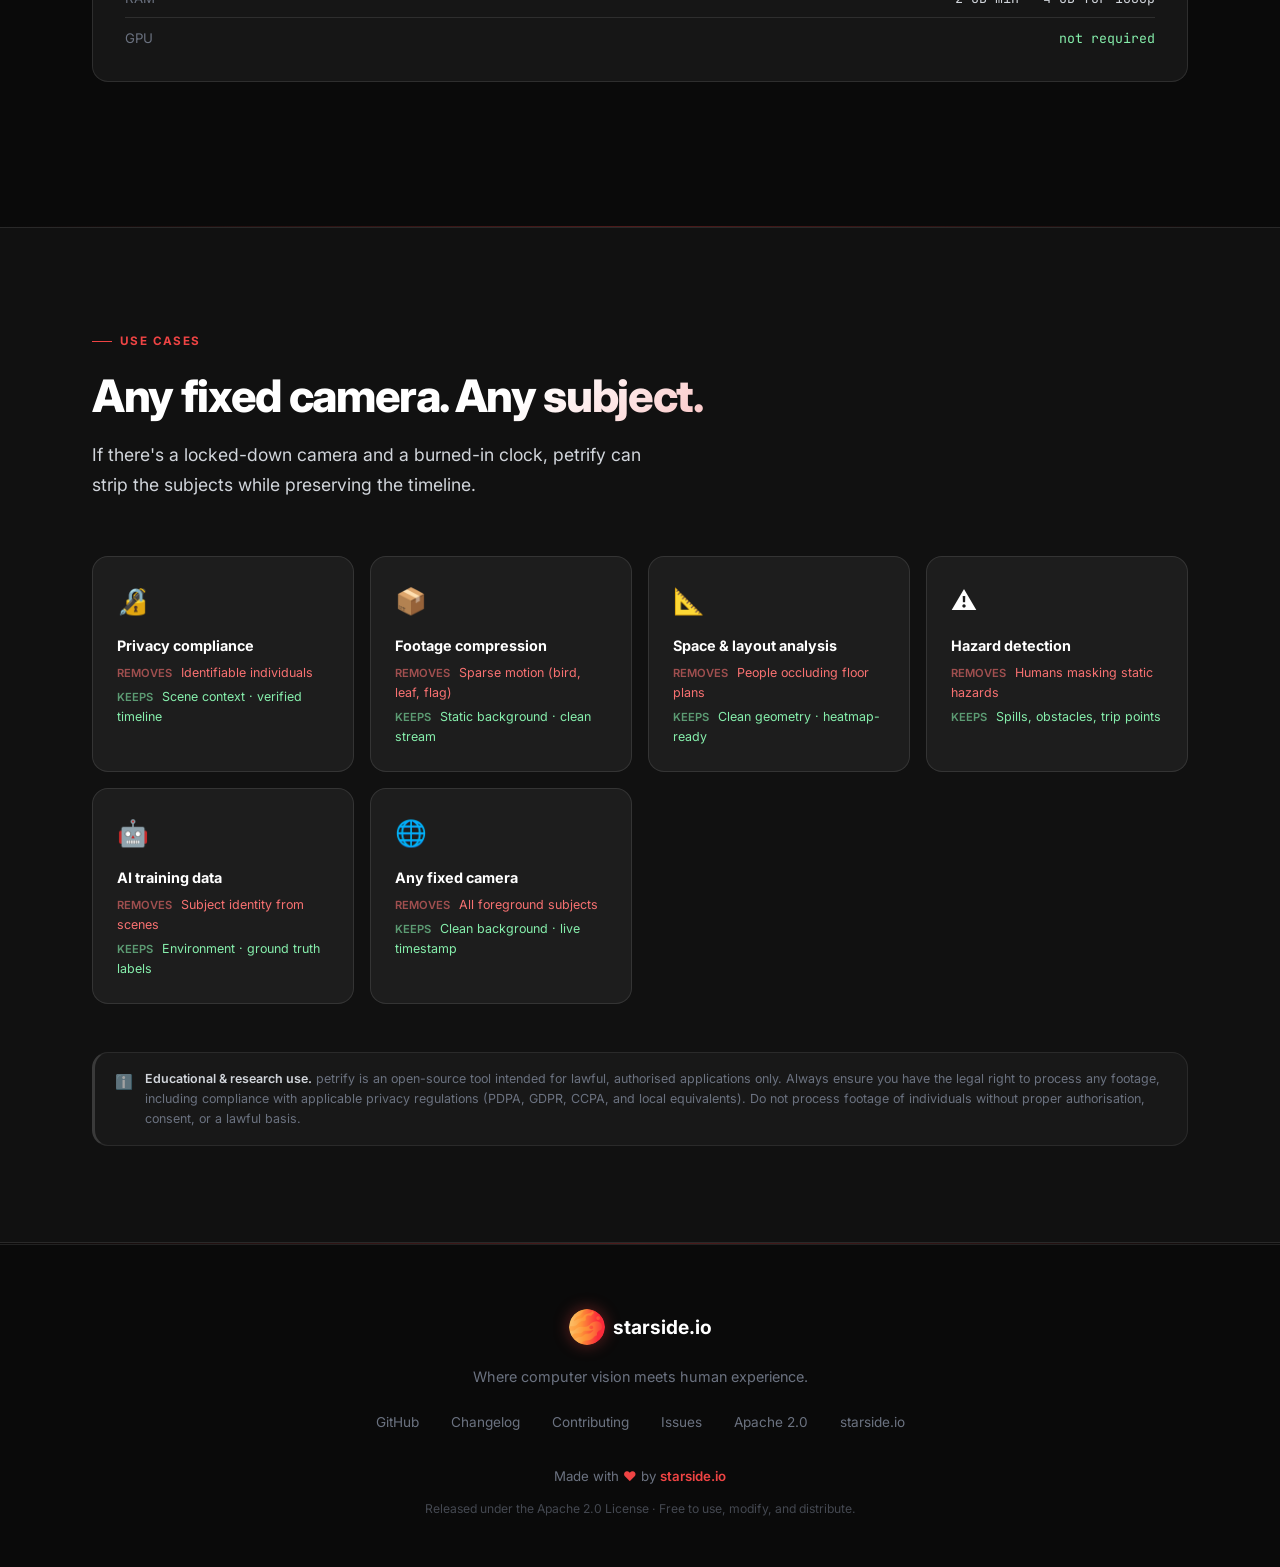
==== commit c1de9756: ":pencil: chore(doc): Updating README" ====
--- a/docs/index.html
+++ b/docs/index.html
@@ -659,6 +659,7 @@
     <a href="#demo">Demo</a>
     <a href="#how">How it works</a>
     <a href="#features">Features</a>
+    <a href="#performance">Performance</a>
     <a href="#install">Install</a>
     <a href="https://starside.io" target="_blank">starside.io</a>
   </div>
@@ -955,6 +956,97 @@
       </div>
 
     </div>
+  </div>
+</section>
+
+<div class="divider"></div>
+
+<!-- PERFORMANCE -->
+<section id="performance">
+  <div class="container">
+    <div class="section-label">Performance</div>
+    <h2 class="gradient-text">Benchmarks and requirements.</h2>
+    <p class="section-intro">
+      Tested on real security footage. No GPU required. Everything runs on CPU via OpenCV.
+    </p>
+
+    <div class="reveal" style="margin-bottom:3rem;display:flex;flex-direction:column;gap:1.5rem">
+      <div class="pass-card">
+        <div class="pass-card-header">
+          <span class="pass-badge">Benchmark</span>
+          <span class="pass-name">MacBook Pro · M2 Pro · 16 GB</span>
+        </div>
+        <p class="pass-desc" style="margin-bottom:1.25rem">
+          macOS 26.3 · Python 3.14 · FFmpeg 8.1 · opencv-python 4.13 · numpy 2.4
+        </p>
+        <div style="overflow-x:auto">
+          <table style="width:100%;border-collapse:collapse;font-size:0.8rem;font-family:'JetBrains Mono',monospace">
+            <thead>
+              <tr style="border-bottom:1px solid var(--glass-border)">
+                <th style="text-align:left;padding:0.5rem 0.75rem;color:var(--gray-dim);font-weight:600">Video</th>
+                <th style="text-align:left;padding:0.5rem 0.75rem;color:var(--gray-dim);font-weight:600">Resolution</th>
+                <th style="text-align:left;padding:0.5rem 0.75rem;color:var(--gray-dim);font-weight:600">FPS</th>
+                <th style="text-align:left;padding:0.5rem 0.75rem;color:var(--gray-dim);font-weight:600">Duration</th>
+                <th style="text-align:left;padding:0.5rem 0.75rem;color:var(--gray-dim);font-weight:600">Wall time</th>
+                <th style="text-align:left;padding:0.5rem 0.75rem;color:var(--gray-dim);font-weight:600">Speed</th>
+              </tr>
+            </thead>
+            <tbody>
+              <tr style="border-bottom:1px solid rgba(255,255,255,0.05)">
+                <td style="padding:0.6rem 0.75rem;color:var(--gray)">camera.mp4</td>
+                <td style="padding:0.6rem 0.75rem;color:var(--gray)">1920x1080</td>
+                <td style="padding:0.6rem 0.75rem;color:var(--gray)">25</td>
+                <td style="padding:0.6rem 0.75rem;color:var(--gray)">46.8s</td>
+                <td style="padding:0.6rem 0.75rem;color:#86efac;font-weight:600">45.7s</td>
+                <td style="padding:0.6rem 0.75rem;color:#86efac">1.0x real-time</td>
+              </tr>
+              <tr>
+                <td style="padding:0.6rem 0.75rem;color:var(--gray)">camera2.mp4</td>
+                <td style="padding:0.6rem 0.75rem;color:var(--gray)">640x480</td>
+                <td style="padding:0.6rem 0.75rem;color:var(--gray)">6</td>
+                <td style="padding:0.6rem 0.75rem;color:var(--gray)">109.2s</td>
+                <td style="padding:0.6rem 0.75rem;color:#86efac;font-weight:600">4.95s</td>
+                <td style="padding:0.6rem 0.75rem;color:#86efac">22x real-time</td>
+              </tr>
+            </tbody>
+          </table>
+        </div>
+      </div>
+
+      <div class="pass-card">
+        <div class="pass-card-header">
+          <span class="pass-badge">Requirements</span>
+          <span class="pass-name">Minimum to run</span>
+        </div>
+        <div style="display:flex;flex-direction:column;gap:0.6rem;font-size:0.83rem">
+          <div style="display:flex;justify-content:space-between;padding-bottom:0.5rem;border-bottom:1px solid var(--glass-border)">
+            <span style="color:var(--gray-dim)">Python</span>
+            <span style="color:var(--gray);font-family:'JetBrains Mono',monospace">3.10+</span>
+          </div>
+          <div style="display:flex;justify-content:space-between;padding-bottom:0.5rem;border-bottom:1px solid var(--glass-border)">
+            <span style="color:var(--gray-dim)">opencv-python-headless</span>
+            <span style="color:var(--gray);font-family:'JetBrains Mono',monospace">4.8+</span>
+          </div>
+          <div style="display:flex;justify-content:space-between;padding-bottom:0.5rem;border-bottom:1px solid var(--glass-border)">
+            <span style="color:var(--gray-dim)">numpy</span>
+            <span style="color:var(--gray);font-family:'JetBrains Mono',monospace">1.24+</span>
+          </div>
+          <div style="display:flex;justify-content:space-between;padding-bottom:0.5rem;border-bottom:1px solid var(--glass-border)">
+            <span style="color:var(--gray-dim)">FFmpeg</span>
+            <span style="color:var(--gray);font-family:'JetBrains Mono',monospace">any recent</span>
+          </div>
+          <div style="display:flex;justify-content:space-between;padding-bottom:0.5rem;border-bottom:1px solid var(--glass-border)">
+            <span style="color:var(--gray-dim)">RAM</span>
+            <span style="color:var(--gray);font-family:'JetBrains Mono',monospace">2 GB min · 4 GB for 1080p</span>
+          </div>
+          <div style="display:flex;justify-content:space-between">
+            <span style="color:var(--gray-dim)">GPU</span>
+            <span style="color:#86efac;font-family:'JetBrains Mono',monospace">not required</span>
+          </div>
+        </div>
+      </div>
+    </div>
+
   </div>
 </section>
 
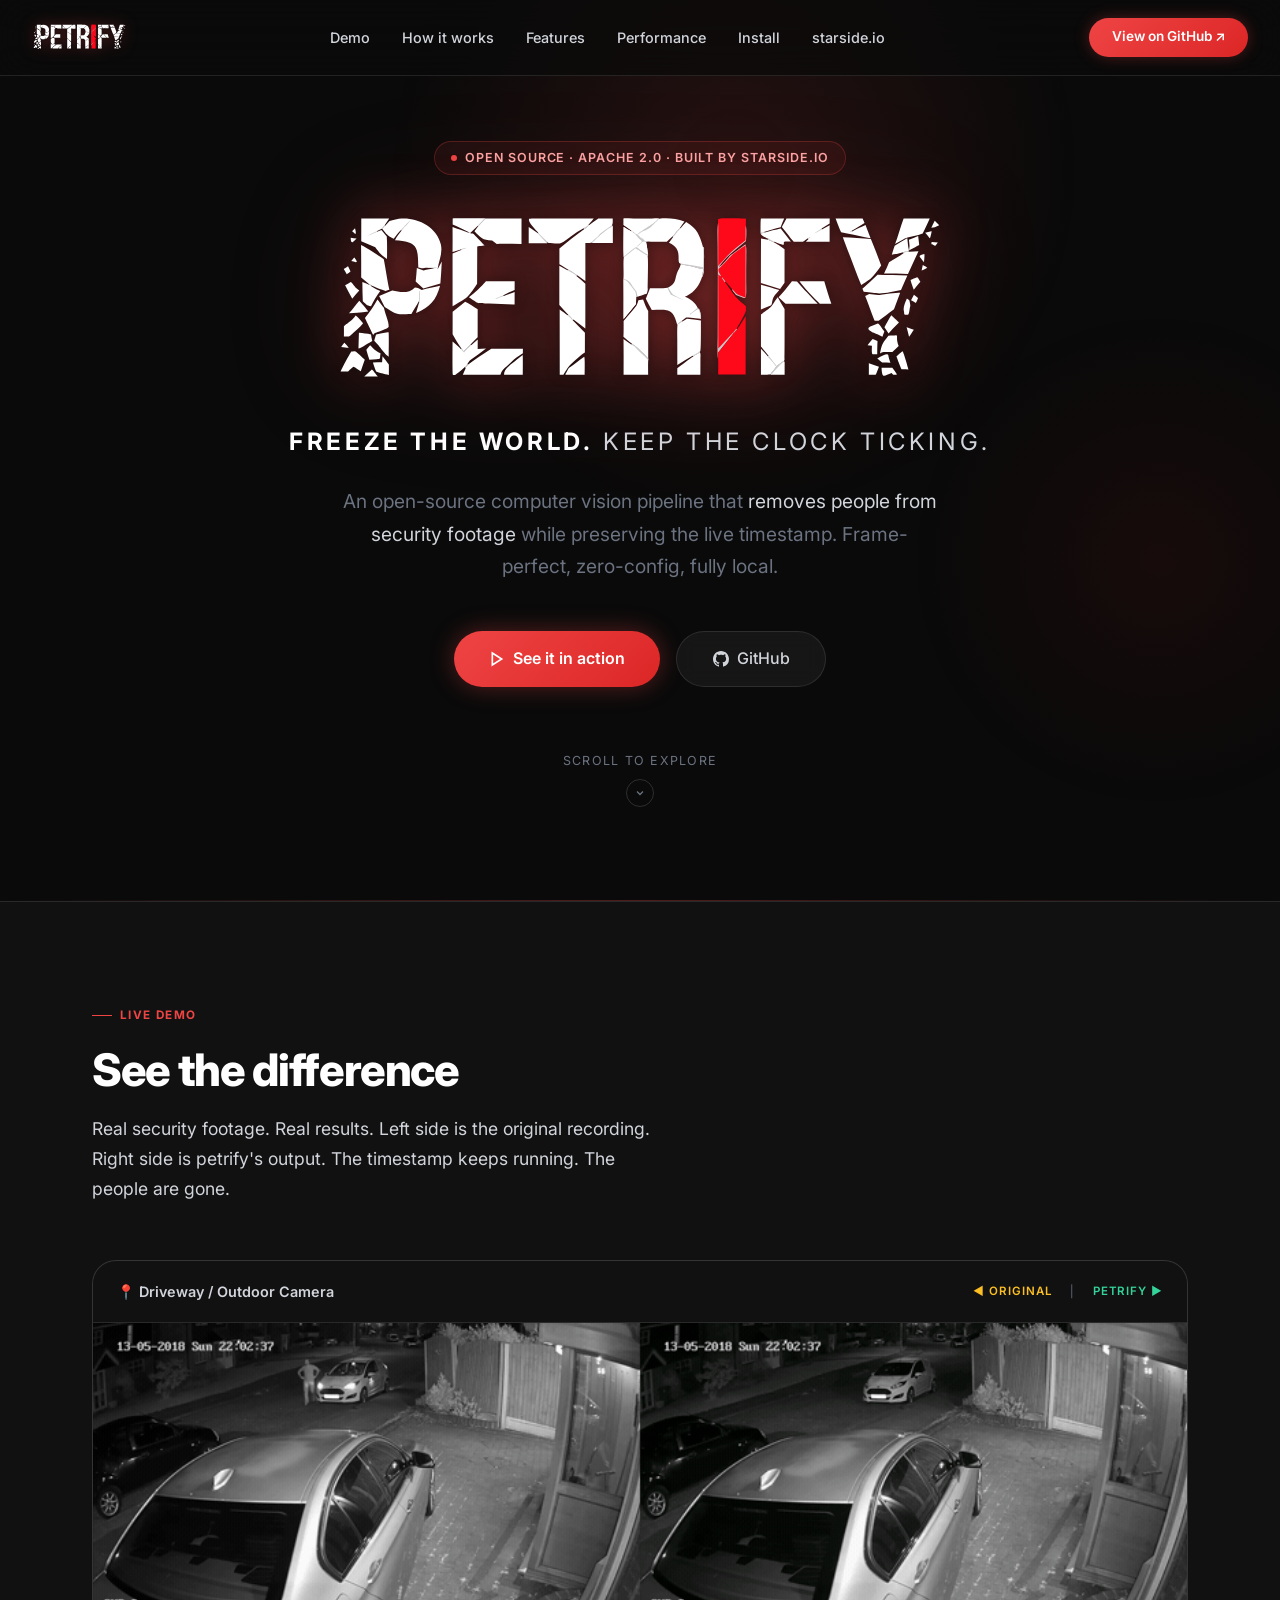
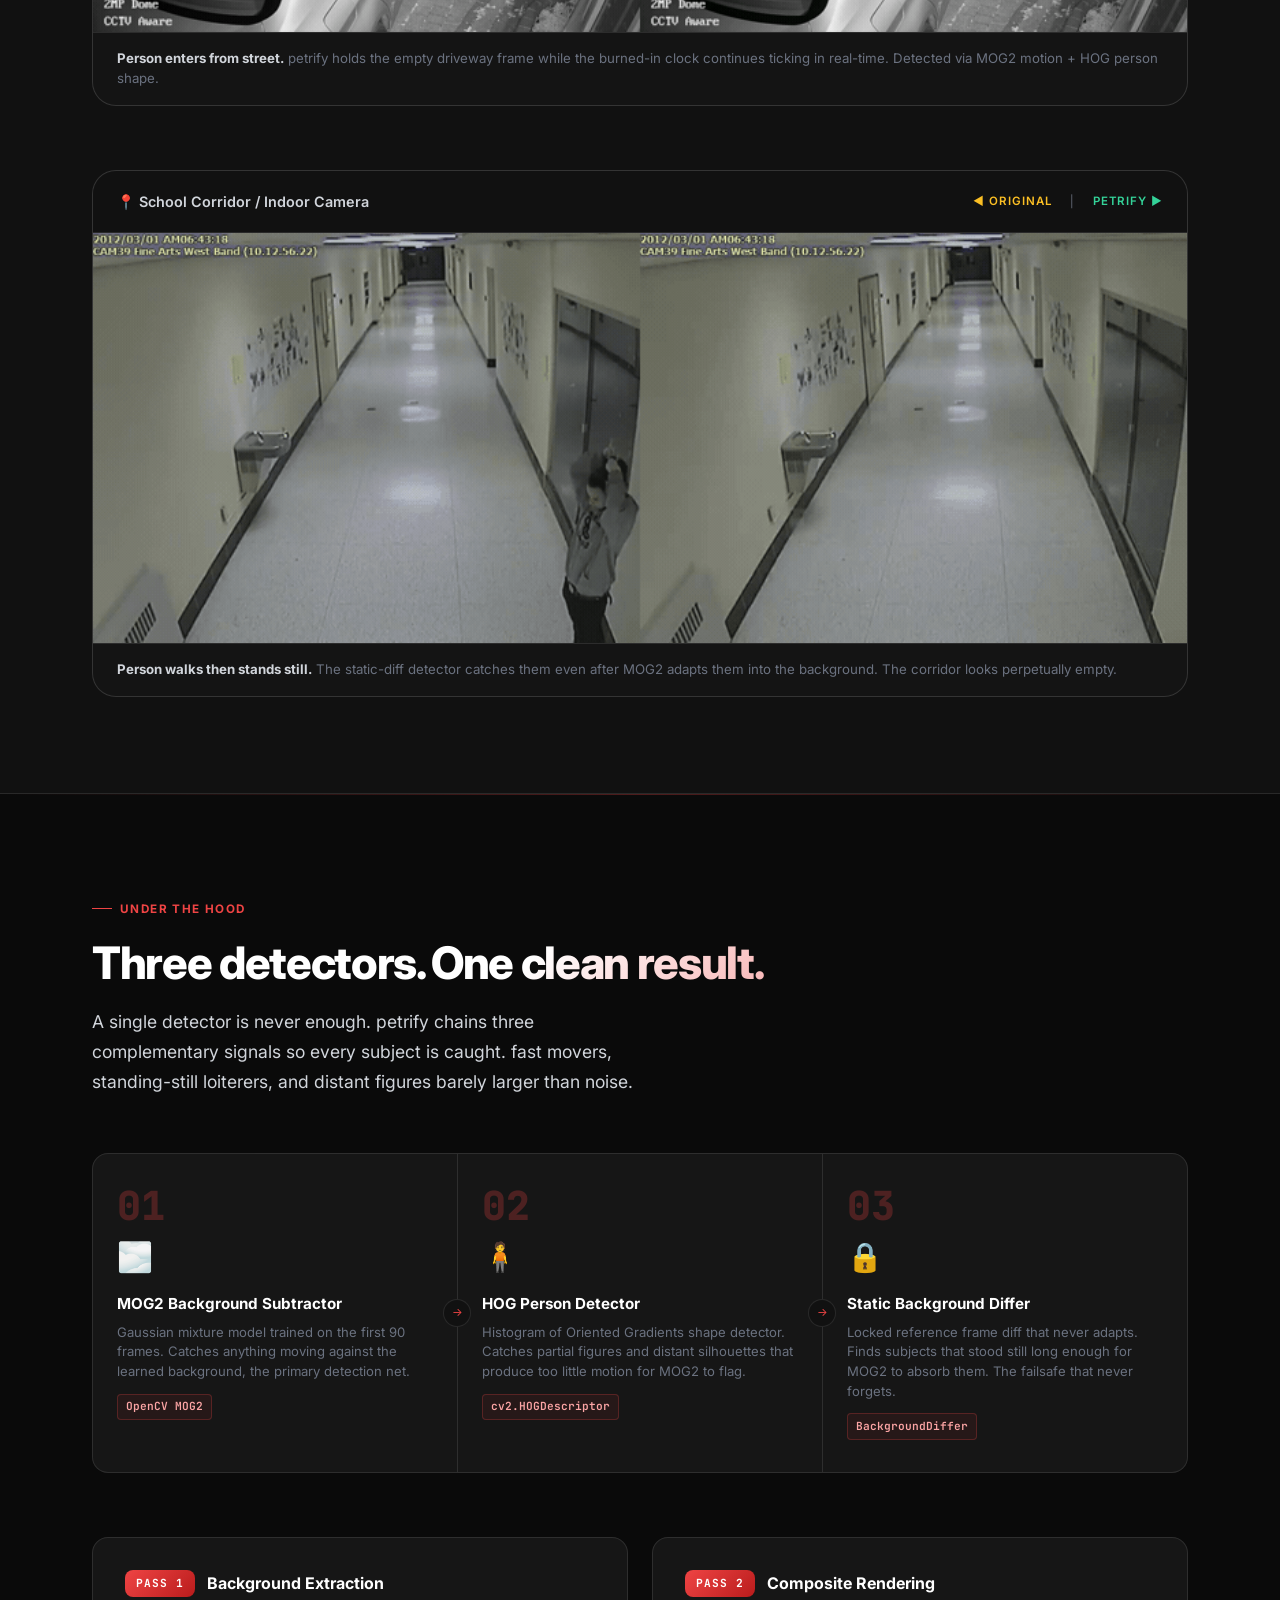
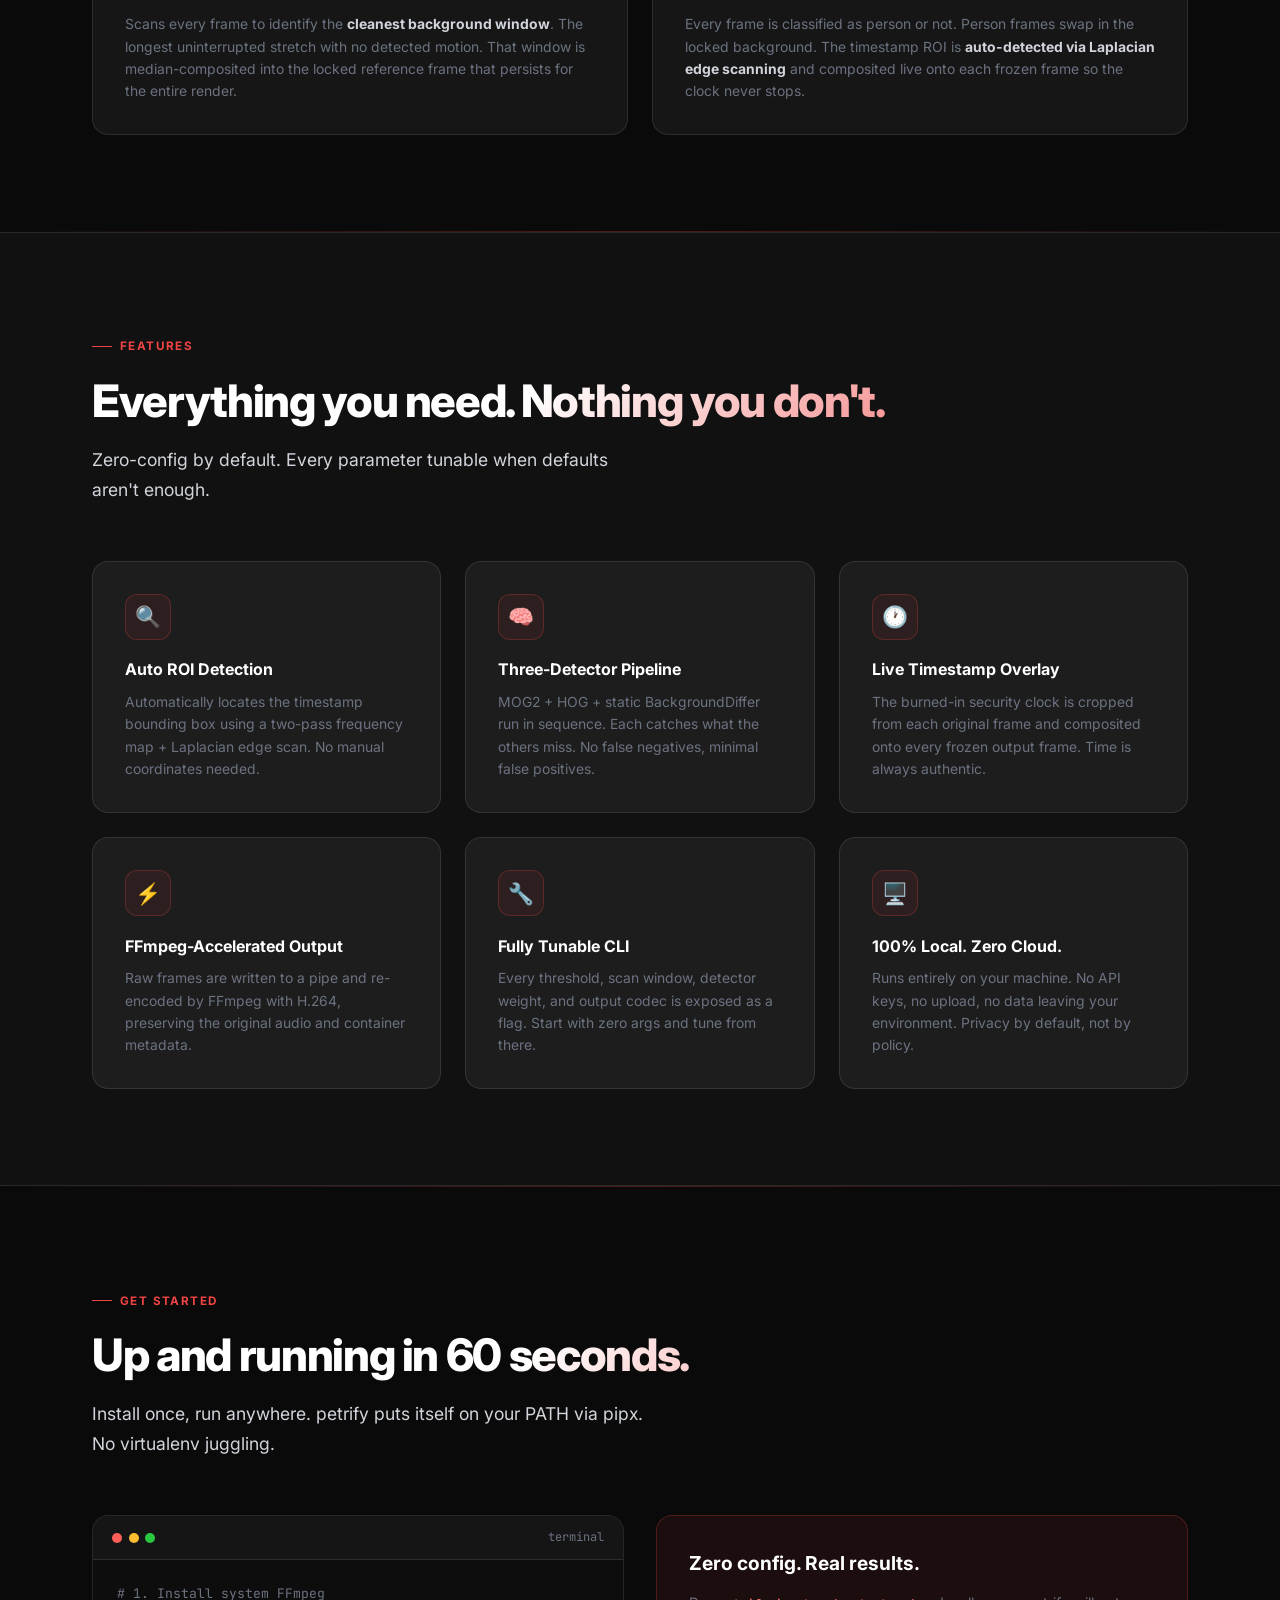
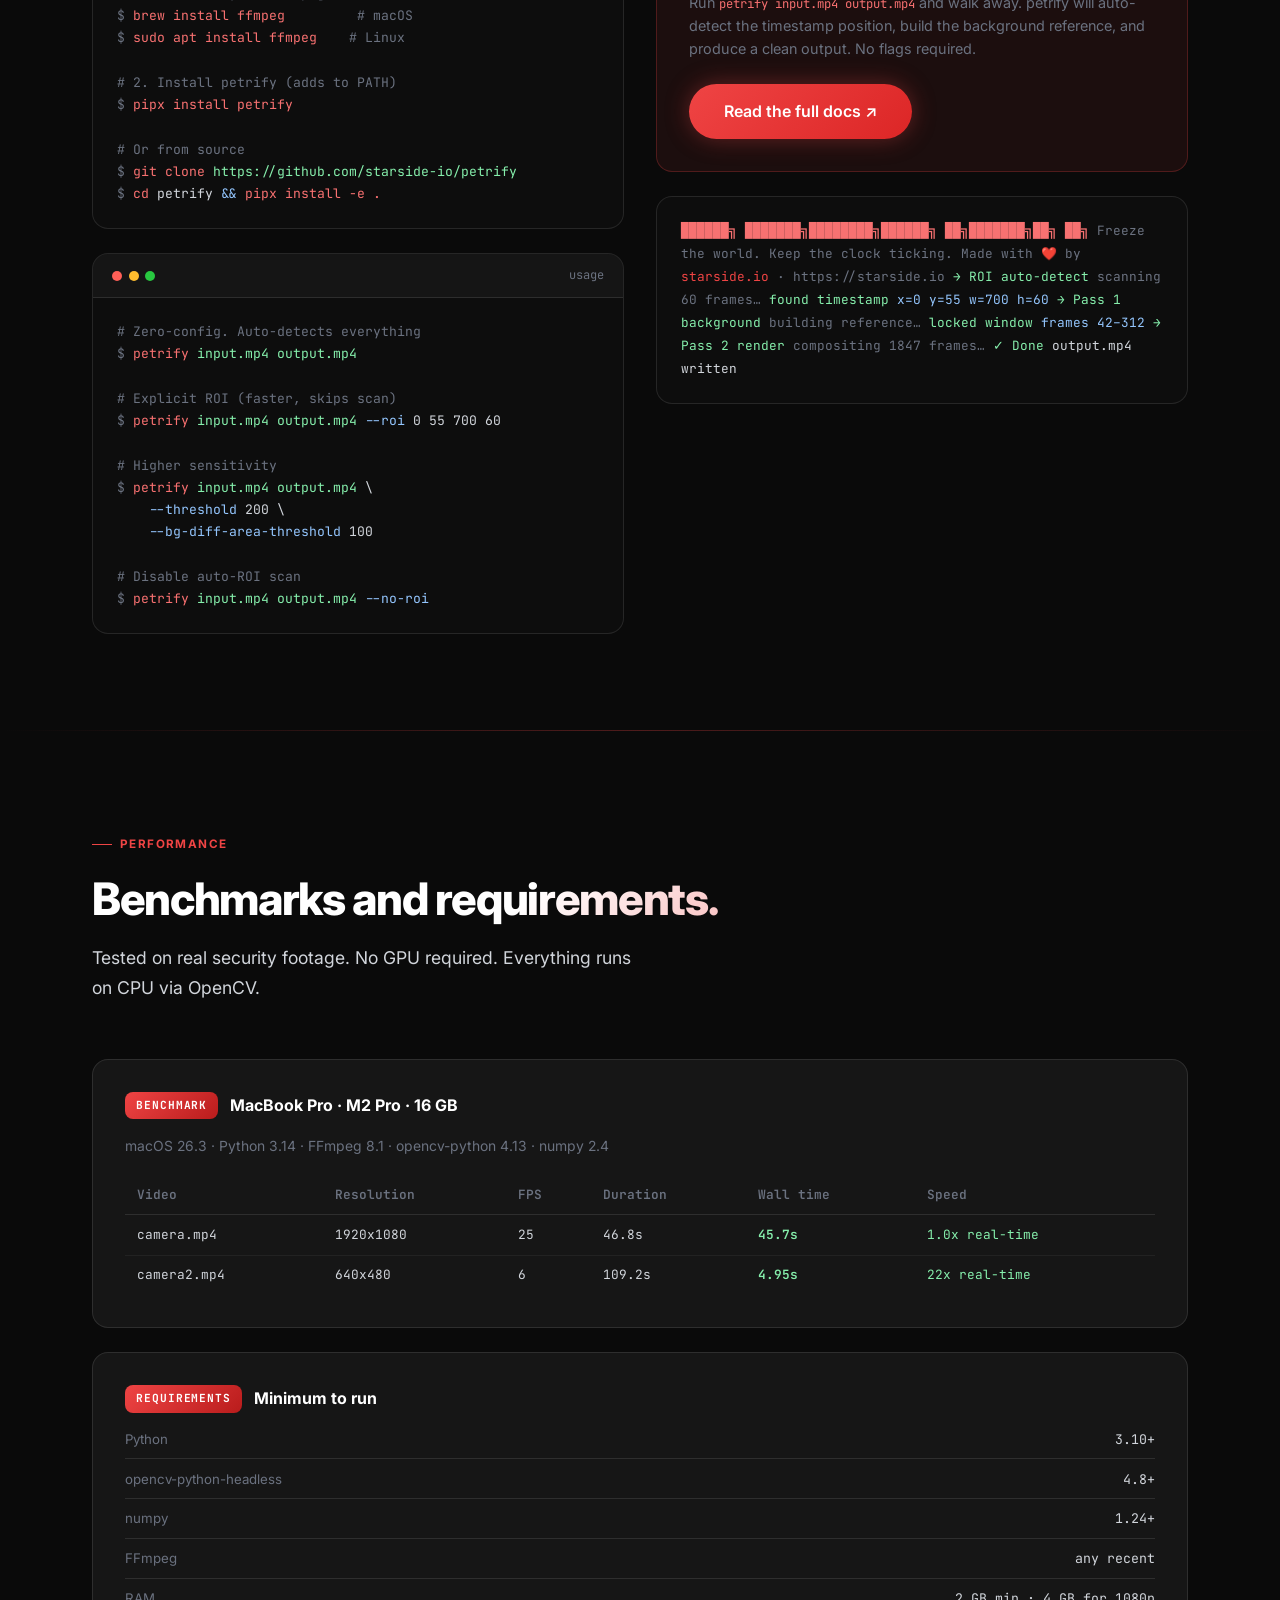
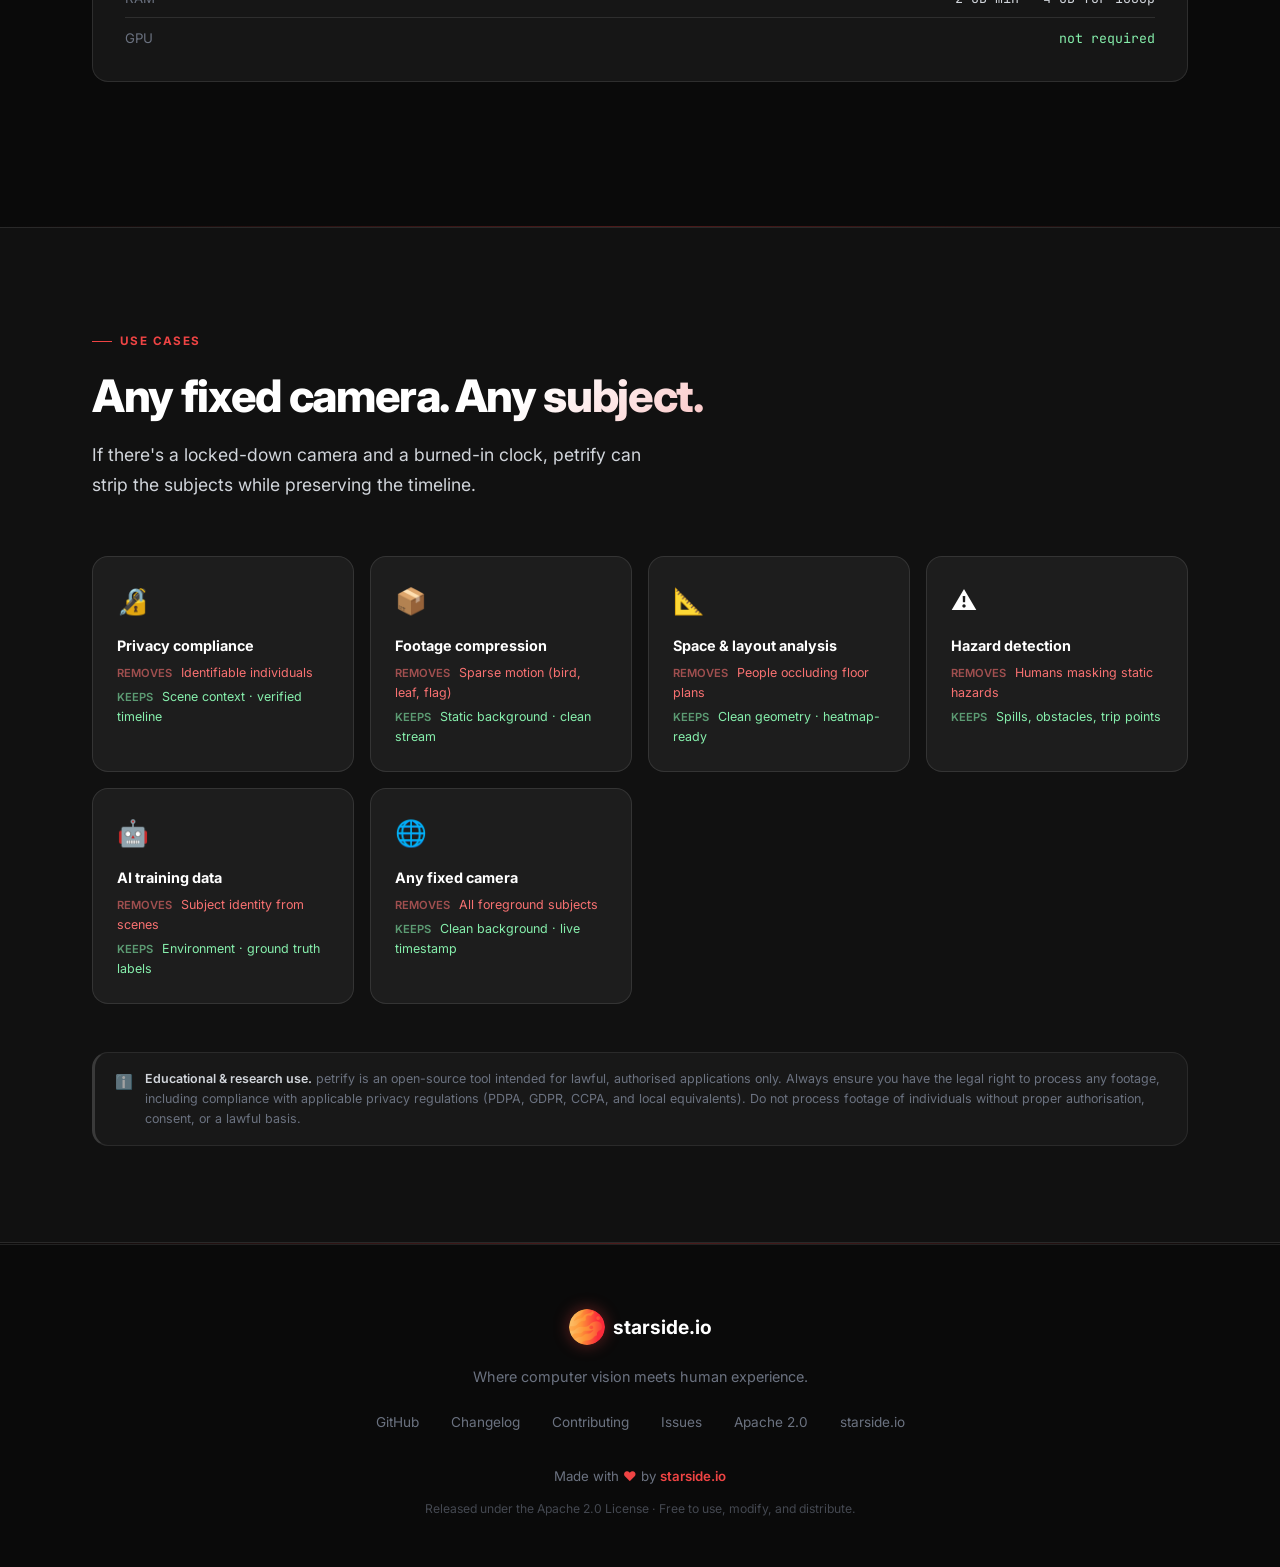
==== commit 07985fce: "docs(site): capitalize the product name in page metadata" ====
--- a/docs/index.html
+++ b/docs/index.html
@@ -4,8 +4,8 @@
   <meta charset="UTF-8" />
   <meta name="viewport" content="width=device-width, initial-scale=1.0" />
   <title>petrify. Freeze the world. Keep the clock ticking.</title>
-  <meta name="description" content="petrify removes people from security footage while preserving the live timestamp. Built by starside.io." />
-  <meta property="og:title" content="petrify. Freeze the world. Keep the clock ticking." />
+  <meta name="description" content="Petrify removes people from security footage while preserving the live timestamp. Built by starside.io." />
+  <meta property="og:title" content="Petrify. Freeze the world. Keep the clock ticking." />
   <meta property="og:description" content="Open-source computer vision pipeline that removes people from security footage while preserving the live timestamp." />
   <meta property="og:image" content="demo_camera1.gif" />
   <link rel="icon" type="image/png" href="starside.png" />
